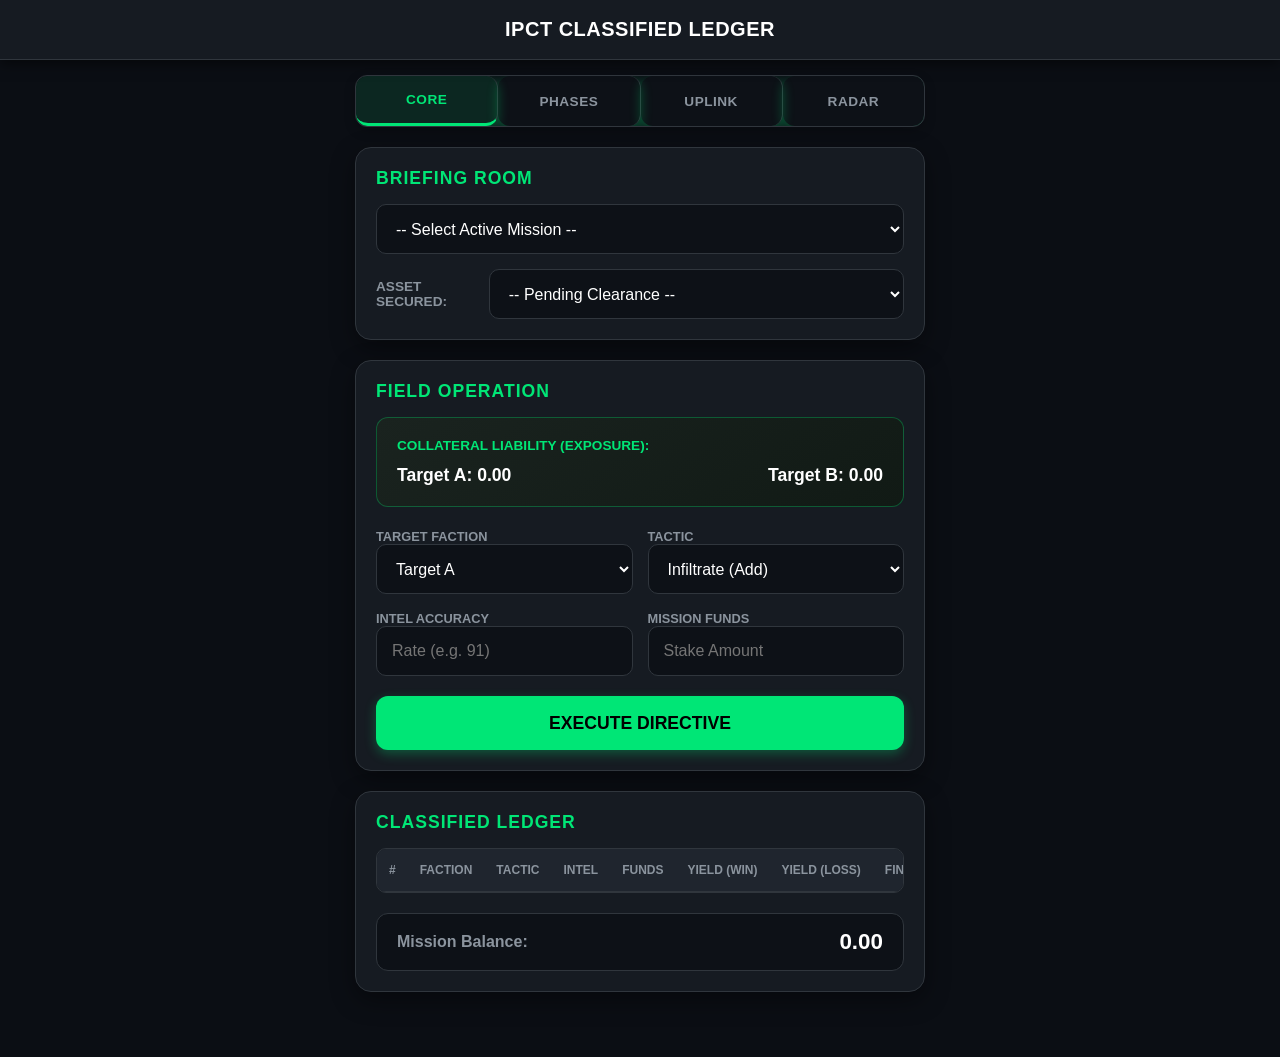
==== index.html @ d30476d6 "Rename MI6 to IPCT and update UI elements" ====
<!DOCTYPE html>
<html lang="en">
<head>
  <meta charset="UTF-8">
  <meta name="viewport" content="width=device-width, initial-scale=1.0, maximum-scale=1.0, user-scalable=no">
  <meta name="theme-color" content="#0b0e14">
  <link rel="apple-touch-icon" href="icon.png">
  <title>IPCT Intelligence Tracker</title>
  <link rel="stylesheet" href="style.css">
  <link rel="manifest" href="manifest.json">
</head>
<body>
  <div class="app-container">
    <header>
      <h1>IPCT Classified Ledger</h1>
    </header>

    <div class="tab-container">
      <button id="btn-main" class="tab-btn active" onclick="switchTab('main')">Core</button>
      <button id="btn-fancy" class="tab-btn" onclick="switchTab('fancy')">Phases</button>
      <button id="btn-uplink" class="tab-btn" onclick="switchTab('uplink')">Uplink</button>
      <button id="btn-browser" class="tab-btn" onclick="switchTab('browser')">Radar</button>
    </div>

    <div id="mainTab" class="tab-content active">
      <section class="card">
        <h3>Briefing Room</h3>
        <div class="input-group">
          <select id="matchSelect" onchange="loadSelectedMatch()"></select>
        </div>
        <div class="input-group mt-2">
          <label for="finalWinner" style="color: var(--text-muted); font-size: 0.85rem; font-weight: bold; margin-right: 10px; text-transform: uppercase;">Asset Secured:</label>
          <select id="finalWinner" onchange="calculateTable()"></select>
        </div>
      </section>

      <section class="card">
        <h3>Field Operation</h3>
        <div class="live-preview" id="livePreviewBox">
          <p><strong>Collateral Liability (Exposure):</strong></p>
          <div style="display: flex; justify-content: space-between; font-weight: bold; font-size: 1.1rem; margin-top: 5px;">
            <span id="previewTeam1">Target A: 0.00</span>
            <span id="previewTeam2">Target B: 0.00</span>
          </div>
        </div>
        <div class="input-grid">
          <div class="field">
            <label>Target Faction</label>
            <select id="entryTeam"></select>
          </div>
          <div class="field">
            <label>Tactic</label>
            <select id="entryAction" onchange="updateLivePreview()">
              <option value="Play">Infiltrate (Add)</option>
              <option value="Eat">Sabotage (Divert)</option>
            </select>
          </div>
          <div class="field">
            <label>Intel Accuracy</label>
            <input type="number" id="entryRate" placeholder="Rate (e.g. 91)" onkeyup="updateLivePreview()">
          </div>
          <div class="field">
            <label>Mission Funds</label>
            <input type="number" id="entryStake" placeholder="Stake Amount" onkeyup="updateLivePreview()">
          </div>
        </div>
        <button id="addBetBtn" onclick="addBet()">Execute Directive</button>
      </section>

      <section class="card">
        <h3>Classified Ledger</h3>
        <div class="table-wrapper">
          <table id="betTable">
            <thead>
              <tr>
                <th>#</th><th>Faction</th><th>Tactic</th><th>Intel</th>
                <th>Funds</th><th>Yield (Win)</th><th>Yield (Loss)</th>
                <th>Final Result</th><th>Clearance</th>
              </tr>
            </thead>
            <tbody id="betTableBody"></tbody>
          </table>
        </div>
        <div class="totals-bar">
          <strong>Mission Balance:</strong>
          <span id="totalNetProfit" class="neutral">0.00</span>
        </div>
      </section>
    </div>

    <div id="fancyTab" class="tab-content">
      <section class="card">
        <h3>Deploy Sub-Mission (Fancy)</h3>
        <div class="input-grid">
          <div class="field">
            <label>Phase Frame</label>
            <select id="fancyPhase">
              <option value="6 Overs">6 Overs</option>
              <option value="10 Overs">10 Overs</option>
              <option value="15 Overs">15 Overs</option>
              <option value="20 Overs">20 Overs</option>
              <option value="Custom">Custom Target</option>
            </select>
          </div>
          <div class="field">
            <label>Stance</label>
            <select id="fancyAction">
              <option value="No">Deny (No)</option>
              <option value="Yes">Confirm (Yes)</option>
            </select>
          </div>
          <div class="field">
            <label>Threshold (Line)</label>
            <input type="number" id="fancyLine" placeholder="e.g. 71">
          </div>
          <div class="field">
            <label>Funds (Stake)</label>
            <input type="number" id="fancyStake" placeholder="Amount">
          </div>
        </div>
        <button onclick="addFancyBet()">Deploy Phase Tactic</button>
      </section>

      <section class="card" style="border-color: var(--warning);">
        <h3 style="color: var(--warning);">Resolve Phase</h3>
        <div class="input-grid">
          <div class="field">
            <label>Select Pending Phase</label>
            <select id="resolvePhase">
              <option value="6 Overs">6 Overs</option>
              <option value="10 Overs">10 Overs</option>
              <option value="15 Overs">15 Overs</option>
              <option value="20 Overs">20 Overs</option>
              <option value="Custom">Custom Target</option>
            </select>
          </div>
          <div class="field">
            <label>Actual Runs Scored</label>
            <input type="number" id="resolveScore" placeholder="Final Runs">
          </div>
        </div>
        <button class="btn-warning" onclick="resolvePhase()" style="background-color: var(--warning); color: #000;">Lock Resolution</button>
      </section>

      <section class="card">
        <h3>Phase Ledger</h3>
        <div class="table-wrapper">
          <table id="fancyTable">
            <thead>
              <tr>
                <th>Phase</th><th>Stance</th><th>Line</th>
                <th>Funds</th><th>Status</th><th>Net Result</th><th>Action</th>
              </tr>
            </thead>
            <tbody id="fancyTableBody"></tbody>
          </table>
        </div>
        <div class="totals-bar">
          <strong>Phase Balance:</strong>
          <span id="fancyNetProfit" class="neutral">0.00</span>
        </div>
      </section>
    </div>

    <div id="uplinkTab" class="tab-content">
      <section class="card">
        <h3>Live Field Telemetry</h3>
        <div id="liveScoreBox" class="data-panel">> AWAITING UPLINK INITIATION...</div>
      </section>

      <section class="card ai-panel">
        <h3>IPCT Quantum Oracle (AI)</h3>
        <div id="aiPredictionBox" class="data-panel">> ORACLE ENGINE STANDBY...</div>
        <button class="btn-ai mt-2" onclick="establishUplink()">Engage Secure Uplink</button>
      </section>
    </div>

    <div id="browserTab" class="tab-content">
        <div style="position: fixed; top: 60px; left: 0; width: 100%; height: calc(100% - 60px); background: #000; z-index: 2000; display:flex; flex-direction:column;">
            <div style="background: #111; padding: 10px; display:flex; gap:8px; border-bottom:1px solid #333;">
                <input type="text" id="radarUrlInput" value="https://crex.live/" style="flex:1; background:#000; border:1px solid #444; color:#00e676; padding:10px; border-radius:4px; font-size:14px;">
                <button onclick="document.getElementById('radarFrame').src = document.getElementById('radarUrlInput').value" style="background:#00e676; color:#000; border:none; padding:10px 18px; font-weight:bold; border-radius:4px;">LOAD</button>
            </div>
            <iframe id="radarFrame" src="https://crex.live/" style="flex:1; width:100%; border:none; background:#fff;"></iframe>
        </div>
    </div>

  </div>
  
  <script src="app.js"></script>
</body>
</html>
---- style.css ----
:root {
    --app-bg: #0b0e14;         
    --card-bg: #161b22;        
    --primary: #00e676;        
    --primary-dark: #00c853;
    --text-main: #ffffff;
    --text-muted: #8b949e;
    --danger: #ff4444;         
    --warning: #ffbb33;        
    --info: #33b5e5;           
    --border: #30363d;
    --input-bg: #0d1117;
    --mi6-purple: #9c27b0;
}

/* Reset & Base */
* { 
    box-sizing: border-box; 
    margin: 0; 
    padding: 0; 
    font-family: -apple-system, BlinkMacSystemFont, "SF Pro Display", "Segoe UI", Roboto, sans-serif; 
    -webkit-tap-highlight-color: transparent; 
}
body { 
    background-color: var(--app-bg); 
    color: var(--text-main); 
    font-size: 15px; 
    padding-top: 60px; 
    padding-bottom: 30px; 
}

/* Header */
header { 
    position: fixed; 
    top: 0; left: 0; width: 100%; 
    background-color: var(--card-bg); 
    height: 60px; 
    display: flex; align-items: center; justify-content: center; 
    z-index: 1000; 
    box-shadow: 0 4px 12px rgba(0,0,0,0.5); 
    border-bottom: 1px solid var(--border); 
}
header h1 { 
    font-size: 1.25rem; 
    color: var(--text-main); 
    font-weight: 700; 
    letter-spacing: 0.5px; 
    text-transform: uppercase; 
}

.app-container { max-width: 600px; margin: 0 auto; padding: 15px; }

/* Tabs */
.tab-container { 
    display: flex; margin-bottom: 20px; 
    background: var(--input-bg); 
    border-radius: 12px; overflow: hidden; 
    border: 1px solid var(--border); 
    box-shadow: 0 4px 12px rgba(0,0,0,0.2); 
}
.tab-btn { 
    flex: 1; background: transparent; 
    color: var(--text-muted); 
    height: 50px; font-size: 0.85rem; 
    border-right: 1px solid var(--border); 
    text-transform: uppercase; letter-spacing: 0.5px; 
    cursor: pointer;
}
.tab-btn:last-child { border-right: none; }
.tab-btn.active { 
    background: rgba(0, 230, 118, 0.1); 
    color: var(--primary); 
    border-bottom: 3px solid var(--primary); 
    font-weight: 800; 
}
.tab-content { display: none; animation: fadeIn 0.3s ease-in-out; }
.tab-content.active { display: block; }
@keyframes fadeIn { from { opacity: 0; transform: translateY(5px); } to { opacity: 1; transform: translateY(0); } }

/* Cards */
.card { 
    background-color: var(--card-bg); 
    border-radius: 16px; padding: 20px; margin-bottom: 20px; 
    box-shadow: 0 8px 24px rgba(0,0,0,0.4); 
    border: 1px solid var(--border); 
}
.card h3 { 
    margin-bottom: 15px; font-size: 1.1rem; 
    color: var(--primary); text-transform: uppercase; 
    letter-spacing: 1px; font-weight: 700; 
}

/* Inputs */
.input-group { display: flex; gap: 10px; align-items: center; }
.mt-2 { margin-top: 15px; }
input, select { 
    width: 100%; padding: 0 15px; height: 50px; 
    border-radius: 10px; border: 1px solid var(--border); 
    background: var(--input-bg); color: var(--text-main); 
    font-size: 1rem; font-weight: 500; 
}
input:focus, select:focus { 
    outline: none; border-color: var(--primary); 
    box-shadow: 0 0 0 2px rgba(0, 230, 118, 0.2); 
}
.input-grid { display: grid; grid-template-columns: 1fr 1fr; gap: 15px; margin-bottom: 20px; }
.field label { font-size: 0.8rem; color: var(--text-muted); margin-bottom: 8px; font-weight: 600; text-transform: uppercase; }

/* Live Preview */
.live-preview { 
    background: linear-gradient(145deg, #1a231f 0%, #111a15 100%); 
    padding: 20px; border-radius: 12px; 
    border: 1px solid rgba(0, 230, 118, 0.3); 
    margin-bottom: 20px; position: relative; 
}
.live-preview p { font-size: 0.85rem; color: var(--primary); margin-bottom: 12px; text-transform: uppercase; font-weight: 700; }

/* Buttons */
button { 
    width: 100%; height: 54px; background-color: var(--primary); color: #000; 
    border: none; border-radius: 12px; font-weight: 800; font-size: 1.1rem; 
    text-transform: uppercase; cursor: pointer; 
    transition: transform 0.1s ease, background-color 0.2s ease; 
    box-shadow: 0 4px 12px rgba(0, 230, 118, 0.3); 
}
button:active { transform: scale(0.96); background-color: var(--primary-dark); }
.btn-danger { background-color: var(--danger); color: white; }
.btn-success { background-color: var(--info); color: white; }
.btn-ai { background-color: var(--mi6-purple); color: white; }

/* Tables */
.table-wrapper { overflow-x: auto; border-radius: 10px; border: 1px solid var(--border); background: var(--input-bg); }
table { width: 100%; border-collapse: collapse; min-width: 700px; }
th, td { padding: 14px 12px; text-align: left; border-bottom: 1px solid var(--border); font-size: 0.95rem; white-space: nowrap; }
th { background-color: #1f252e; color: var(--text-muted); text-transform: uppercase; font-size: 0.75rem; font-weight: 700; }

/* Totals */
.totals-bar { 
    margin-top: 20px; display: flex; justify-content: space-between; align-items: center; 
    background: var(--input-bg); padding: 15px 20px; border-radius: 12px; 
    border: 1px solid var(--border); font-weight: 700; 
}
.totals-bar strong { font-size: 1rem; color: var(--text-muted); }
.totals-bar span { font-size: 1.4rem; }
.positive { color: var(--primary); font-weight: 800; }
.negative { color: var(--danger); font-weight: 800; }
.neutral { color: var(--text-main); }

/* Panels */
.data-panel { 
    background: rgba(0,0,0,0.5); border: 1px solid var(--border); 
    border-radius: 10px; padding: 15px; margin-bottom: 15px; 
    font-family: monospace; font-size: 0.95rem; color: var(--info); 
}
.ai-panel { border-color: var(--mi6-purple); }

/* Ball Rendering */
.ball-history { 
    display: flex; gap: 6px; margin-top: 15px; margin-bottom: 15px; 
    overflow-x: auto; padding-bottom: 5px; 
}
.ball-marker {
    min-width: 30px; height: 30px; border-radius: 50%;
    display: flex; align-items: center; justify-content: center;
    font-weight: bold; font-size: 0.85rem;
    background: #222; color: #ffffff;
    border: 1px solid #444;
    box-shadow: inset 0 0 5px rgba(0,0,0,0.5);
}
.ball-dot { background: #555; color: #ccc; border-color: #666; }
.ball-four { background: var(--primary); color: #000; border-color: var(--primary-dark); }
.ball-six { background: var(--primary-dark); color: #000; border-color: #000; }
.ball-wicket { background: var(--danger); color: #fff; border-color: #cc0000; }
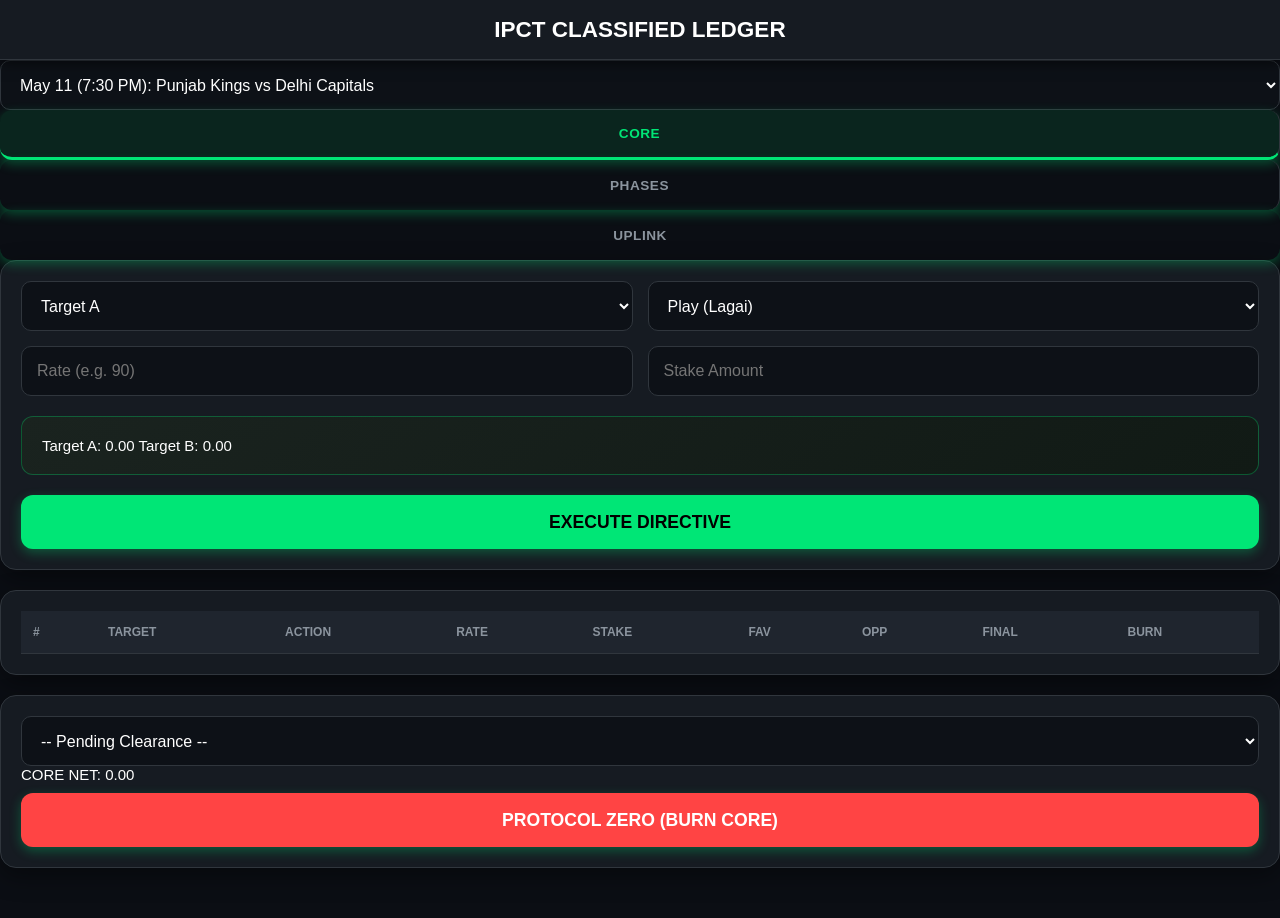
==== commit 25758111: "Refactor index.html for improved structure and clarity" ====
--- a/index.html
+++ b/index.html
@@ -1,192 +1,142 @@
 <!DOCTYPE html>
 <html lang="en">
 <head>
-  <meta charset="UTF-8">
-  <meta name="viewport" content="width=device-width, initial-scale=1.0, maximum-scale=1.0, user-scalable=no">
-  <meta name="theme-color" content="#0b0e14">
-  <link rel="apple-touch-icon" href="icon.png">
-  <title>IPCT Intelligence Tracker</title>
-  <link rel="stylesheet" href="style.css">
-  <link rel="manifest" href="manifest.json">
+    <meta charset="UTF-8">
+    <meta name="viewport" content="width=device-width, initial-scale=1.0, maximum-scale=1.0, user-scalable=no">
+    <title>IPCT Classified Ledger</title>
+    <link rel="stylesheet" href="style.css">
 </head>
 <body>
-  <div class="app-container">
+
     <header>
-      <h1>IPCT Classified Ledger</h1>
+        <h2>IPCT CLASSIFIED LEDGER</h2>
     </header>
 
-    <div class="tab-container">
-      <button id="btn-main" class="tab-btn active" onclick="switchTab('main')">Core</button>
-      <button id="btn-fancy" class="tab-btn" onclick="switchTab('fancy')">Phases</button>
-      <button id="btn-uplink" class="tab-btn" onclick="switchTab('uplink')">Uplink</button>
-      <button id="btn-browser" class="tab-btn" onclick="switchTab('browser')">Radar</button>
+    <div class="mission-briefing">
+        <select id="matchSelect" onchange="loadSelectedMatch()"></select>
     </div>
 
-    <div id="mainTab" class="tab-content active">
-      <section class="card">
-        <h3>Briefing Room</h3>
-        <div class="input-group">
-          <select id="matchSelect" onchange="loadSelectedMatch()"></select>
-        </div>
-        <div class="input-group mt-2">
-          <label for="finalWinner" style="color: var(--text-muted); font-size: 0.85rem; font-weight: bold; margin-right: 10px; text-transform: uppercase;">Asset Secured:</label>
-          <select id="finalWinner" onchange="calculateTable()"></select>
-        </div>
-      </section>
-
-      <section class="card">
-        <h3>Field Operation</h3>
-        <div class="live-preview" id="livePreviewBox">
-          <p><strong>Collateral Liability (Exposure):</strong></p>
-          <div style="display: flex; justify-content: space-between; font-weight: bold; font-size: 1.1rem; margin-top: 5px;">
-            <span id="previewTeam1">Target A: 0.00</span>
-            <span id="previewTeam2">Target B: 0.00</span>
-          </div>
-        </div>
-        <div class="input-grid">
-          <div class="field">
-            <label>Target Faction</label>
-            <select id="entryTeam"></select>
-          </div>
-          <div class="field">
-            <label>Tactic</label>
-            <select id="entryAction" onchange="updateLivePreview()">
-              <option value="Play">Infiltrate (Add)</option>
-              <option value="Eat">Sabotage (Divert)</option>
-            </select>
-          </div>
-          <div class="field">
-            <label>Intel Accuracy</label>
-            <input type="number" id="entryRate" placeholder="Rate (e.g. 91)" onkeyup="updateLivePreview()">
-          </div>
-          <div class="field">
-            <label>Mission Funds</label>
-            <input type="number" id="entryStake" placeholder="Stake Amount" onkeyup="updateLivePreview()">
-          </div>
-        </div>
-        <button id="addBetBtn" onclick="addBet()">Execute Directive</button>
-      </section>
-
-      <section class="card">
-        <h3>Classified Ledger</h3>
-        <div class="table-wrapper">
-          <table id="betTable">
-            <thead>
-              <tr>
-                <th>#</th><th>Faction</th><th>Tactic</th><th>Intel</th>
-                <th>Funds</th><th>Yield (Win)</th><th>Yield (Loss)</th>
-                <th>Final Result</th><th>Clearance</th>
-              </tr>
-            </thead>
-            <tbody id="betTableBody"></tbody>
-          </table>
-        </div>
-        <div class="totals-bar">
-          <strong>Mission Balance:</strong>
-          <span id="totalNetProfit" class="neutral">0.00</span>
-        </div>
-      </section>
+    <div class="tabs">
+        <button id="btn-core" class="tab-btn active" onclick="switchTab('core')">CORE</button>
+        <button id="btn-phases" class="tab-btn" onclick="switchTab('phases')">PHASES</button>
+        <button id="btn-uplink" class="tab-btn" onclick="switchTab('uplink')">UPLINK</button>
     </div>
 
-    <div id="fancyTab" class="tab-content">
-      <section class="card">
-        <h3>Deploy Sub-Mission (Fancy)</h3>
-        <div class="input-grid">
-          <div class="field">
-            <label>Phase Frame</label>
-            <select id="fancyPhase">
-              <option value="6 Overs">6 Overs</option>
-              <option value="10 Overs">10 Overs</option>
-              <option value="15 Overs">15 Overs</option>
-              <option value="20 Overs">20 Overs</option>
-              <option value="Custom">Custom Target</option>
-            </select>
-          </div>
-          <div class="field">
-            <label>Stance</label>
-            <select id="fancyAction">
-              <option value="No">Deny (No)</option>
-              <option value="Yes">Confirm (Yes)</option>
-            </select>
-          </div>
-          <div class="field">
-            <label>Threshold (Line)</label>
-            <input type="number" id="fancyLine" placeholder="e.g. 71">
-          </div>
-          <div class="field">
-            <label>Funds (Stake)</label>
-            <input type="number" id="fancyStake" placeholder="Amount">
-          </div>
+    <div id="coreTab" class="tab-content active">
+        <div class="card">
+            <div class="input-grid">
+                <select id="entryTeam"></select>
+                <select id="entryAction">
+                    <option value="Play">Play (Lagai)</option>
+                    <option value="Eat">Eat (Khai)</option>
+                </select>
+                <input type="number" id="entryRate" placeholder="Rate (e.g. 90)">
+                <input type="number" id="entryStake" placeholder="Stake Amount">
+            </div>
+            
+            <div class="live-preview">
+                <span id="previewTeam1" class="neutral">Team A: 0.00</span>
+                <span id="previewTeam2" class="neutral">Team B: 0.00</span>
+            </div>
+            
+            <button id="addBetBtn" class="btn-primary" onclick="addBet()">Execute Directive</button>
         </div>
-        <button onclick="addFancyBet()">Deploy Phase Tactic</button>
-      </section>
 
-      <section class="card" style="border-color: var(--warning);">
-        <h3 style="color: var(--warning);">Resolve Phase</h3>
-        <div class="input-grid">
-          <div class="field">
-            <label>Select Pending Phase</label>
-            <select id="resolvePhase">
-              <option value="6 Overs">6 Overs</option>
-              <option value="10 Overs">10 Overs</option>
-              <option value="15 Overs">15 Overs</option>
-              <option value="20 Overs">20 Overs</option>
-              <option value="Custom">Custom Target</option>
-            </select>
-          </div>
-          <div class="field">
-            <label>Actual Runs Scored</label>
-            <input type="number" id="resolveScore" placeholder="Final Runs">
-          </div>
+        <div class="card table-container">
+            <table>
+                <thead>
+                    <tr>
+                        <th>#</th>
+                        <th>Target</th>
+                        <th>Action</th>
+                        <th>Rate</th>
+                        <th>Stake</th>
+                        <th>Fav</th>
+                        <th>Opp</th>
+                        <th>Final</th>
+                        <th>Burn</th>
+                    </tr>
+                </thead>
+                <tbody id="betTableBody"></tbody>
+            </table>
         </div>
-        <button class="btn-warning" onclick="resolvePhase()" style="background-color: var(--warning); color: #000;">Lock Resolution</button>
-      </section>
 
-      <section class="card">
-        <h3>Phase Ledger</h3>
-        <div class="table-wrapper">
-          <table id="fancyTable">
-            <thead>
-              <tr>
-                <th>Phase</th><th>Stance</th><th>Line</th>
-                <th>Funds</th><th>Status</th><th>Net Result</th><th>Action</th>
-              </tr>
-            </thead>
-            <tbody id="fancyTableBody"></tbody>
-          </table>
+        <div class="card resolution-box">
+            <select id="finalWinner" onchange="calculateTable()"></select>
+            <div class="net-profit-box">
+                CORE NET: <span id="totalNetProfit" class="neutral">0.00</span>
+            </div>
+            <button class="btn-danger" style="margin-top: 10px; width: 100%;" onclick="clearBets()">Protocol Zero (Burn Core)</button>
         </div>
-        <div class="totals-bar">
-          <strong>Phase Balance:</strong>
-          <span id="fancyNetProfit" class="neutral">0.00</span>
+    </div>
+
+    <div id="phasesTab" class="tab-content">
+        <div class="card">
+            <div class="input-grid">
+                <input type="text" id="fancyPhase" placeholder="Phase (e.g. 6 Ov RCB)">
+                <select id="fancyAction">
+                    <option value="Yes">Yes (Y)</option>
+                    <option value="No">No (N)</option>
+                </select>
+                <input type="number" id="fancyLine" placeholder="Line (e.g. 52)">
+                <input type="number" id="fancyStake" placeholder="Stake">
+            </div>
+            <button class="btn-primary" onclick="addFancyBet()">Deploy Phase Tactic</button>
         </div>
-      </section>
+
+        <div class="card">
+            <div style="display: flex; gap: 10px; margin-bottom: 10px;">
+                <input type="text" id="resolvePhase" placeholder="Target Phase" style="flex: 2;">
+                <input type="number" id="resolveScore" placeholder="Actual" style="flex: 1;">
+            </div>
+            <button class="btn-warning" onclick="resolvePhase()">Resolve Target Phase</button>
+        </div>
+
+        <div class="card table-container">
+            <table>
+                <thead>
+                    <tr>
+                        <th>Phase</th>
+                        <th>Act</th>
+                        <th>Line</th>
+                        <th>Stake</th>
+                        <th>Status</th>
+                        <th>P&L</th>
+                        <th>Burn</th>
+                    </tr>
+                </thead>
+                <tbody id="fancyTableBody"></tbody>
+            </table>
+        </div>
+
+        <div class="card resolution-box">
+            <div class="net-profit-box">
+                PHASE NET: <span id="fancyNetProfit" class="neutral">0.00</span>
+            </div>
+            <button class="btn-danger" style="margin-top: 10px; width: 100%;" onclick="clearFancyBets()">Burn All Phases</button>
+        </div>
     </div>
 
     <div id="uplinkTab" class="tab-content">
-      <section class="card">
-        <h3>Live Field Telemetry</h3>
-        <div id="liveScoreBox" class="data-panel">> AWAITING UPLINK INITIATION...</div>
-      </section>
+        
+        <div class="uplink-card" style="border-color: #00ffcc;">
+            <div class="uplink-title" style="color: #00ffcc;">LIVE FIELD TELEMETRY</div>
+            <div id="liveScoreBox">
+                > AWAITING UPLINK INITIATION...
+            </div>
+        </div>
 
-      <section class="card ai-panel">
-        <h3>IPCT Quantum Oracle (AI)</h3>
-        <div id="aiPredictionBox" class="data-panel">> ORACLE ENGINE STANDBY...</div>
-        <button class="btn-ai mt-2" onclick="establishUplink()">Engage Secure Uplink</button>
-      </section>
+        <div class="uplink-card" style="border-color: #8a2be2;">
+            <div class="uplink-title" style="color: #cda2ff;">IPCT QUANTUM ORACLE (AI)</div>
+            <div id="aiPredictionBox" style="margin-bottom: 20px;">
+                > ORACLE ENGINE STANDBY...
+            </div>
+            
+            <button class="btn-purple" onclick="establishUplink()">ENGAGE SECURE UPLINK</button>
+        </div>
+
     </div>
 
-    <div id="browserTab" class="tab-content">
-        <div style="position: fixed; top: 60px; left: 0; width: 100%; height: calc(100% - 60px); background: #000; z-index: 2000; display:flex; flex-direction:column;">
-            <div style="background: #111; padding: 10px; display:flex; gap:8px; border-bottom:1px solid #333;">
-                <input type="text" id="radarUrlInput" value="https://crex.live/" style="flex:1; background:#000; border:1px solid #444; color:#00e676; padding:10px; border-radius:4px; font-size:14px;">
-                <button onclick="document.getElementById('radarFrame').src = document.getElementById('radarUrlInput').value" style="background:#00e676; color:#000; border:none; padding:10px 18px; font-weight:bold; border-radius:4px;">LOAD</button>
-            </div>
-            <iframe id="radarFrame" src="https://crex.live/" style="flex:1; width:100%; border:none; background:#fff;"></iframe>
-        </div>
-    </div>
-
-  </div>
-  
-  <script src="app.js"></script>
+    <script src="app.js"></script>
 </body>
 </html>
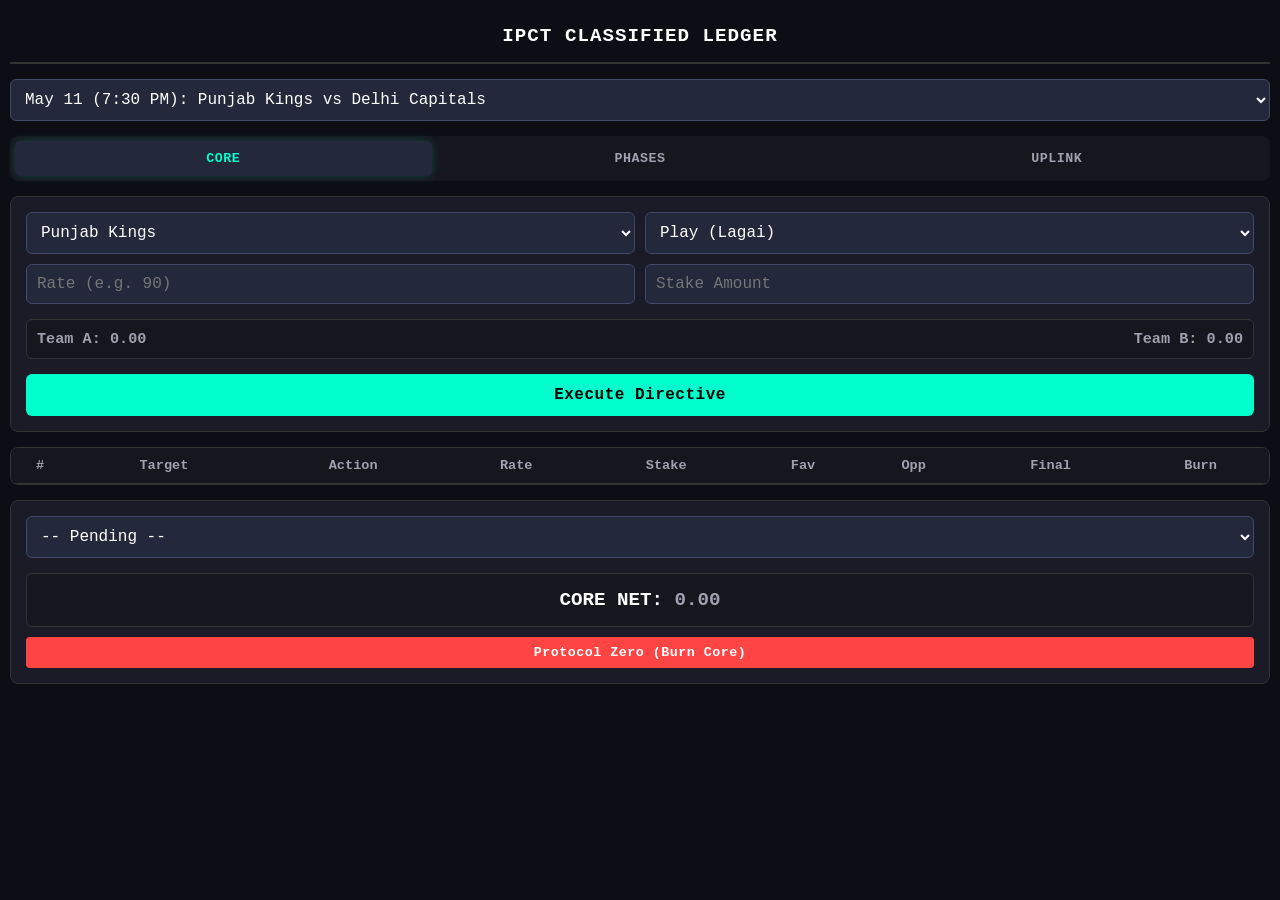
==== commit 364528dc: "Refactor HTML structure and improve formatting" ====
--- a/index.html
+++ b/index.html
@@ -1,142 +1,457 @@
 <!DOCTYPE html>
 <html lang="en">
 <head>
+
     <meta charset="UTF-8">
-    <meta name="viewport" content="width=device-width, initial-scale=1.0, maximum-scale=1.0, user-scalable=no">
+
+    <meta
+        name="viewport"
+        content="width=device-width, initial-scale=1.0, maximum-scale=1.0, user-scalable=no"
+    >
+
     <title>IPCT Classified Ledger</title>
+
     <link rel="stylesheet" href="style.css">
+
+    <!-- PWA -->
+
+    <link rel="manifest" href="manifest.json">
+
+    <meta
+        name="theme-color"
+        content="#00ffcc"
+    >
+
 </head>
+
 <body>
 
     <header>
         <h2>IPCT CLASSIFIED LEDGER</h2>
     </header>
 
+    <!-- MATCH SELECT -->
+
     <div class="mission-briefing">
-        <select id="matchSelect" onchange="loadSelectedMatch()"></select>
+
+        <select
+            id="matchSelect"
+            onchange="loadSelectedMatch()"
+        ></select>
+
     </div>
 
+    <!-- TABS -->
+
     <div class="tabs">
-        <button id="btn-core" class="tab-btn active" onclick="switchTab('core')">CORE</button>
-        <button id="btn-phases" class="tab-btn" onclick="switchTab('phases')">PHASES</button>
-        <button id="btn-uplink" class="tab-btn" onclick="switchTab('uplink')">UPLINK</button>
+
+        <button
+            id="btn-core"
+            class="tab-btn active"
+            onclick="switchTab('core')"
+        >
+            CORE
+        </button>
+
+        <button
+            id="btn-phases"
+            class="tab-btn"
+            onclick="switchTab('phases')"
+        >
+            PHASES
+        </button>
+
+        <button
+            id="btn-uplink"
+            class="tab-btn"
+            onclick="switchTab('uplink')"
+        >
+            UPLINK
+        </button>
+
     </div>
 
-    <div id="coreTab" class="tab-content active">
+    <!-- ===================================== -->
+    <!-- CORE TAB -->
+    <!-- ===================================== -->
+
+    <div
+        id="coreTab"
+        class="tab-content active"
+    >
+
+        <!-- ENTRY CARD -->
+
         <div class="card">
+
             <div class="input-grid">
+
                 <select id="entryTeam"></select>
+
                 <select id="entryAction">
-                    <option value="Play">Play (Lagai)</option>
-                    <option value="Eat">Eat (Khai)</option>
+
+                    <option value="Play">
+                        Play (Lagai)
+                    </option>
+
+                    <option value="Eat">
+                        Eat (Khai)
+                    </option>
+
                 </select>
-                <input type="number" id="entryRate" placeholder="Rate (e.g. 90)">
-                <input type="number" id="entryStake" placeholder="Stake Amount">
-            </div>
-            
+
+                <input
+                    type="number"
+                    id="entryRate"
+                    placeholder="Rate (e.g. 90)"
+                >
+
+                <input
+                    type="number"
+                    id="entryStake"
+                    placeholder="Stake Amount"
+                >
+
+            </div>
+
+            <!-- LIVE PREVIEW -->
+
             <div class="live-preview">
-                <span id="previewTeam1" class="neutral">Team A: 0.00</span>
-                <span id="previewTeam2" class="neutral">Team B: 0.00</span>
-            </div>
-            
-            <button id="addBetBtn" class="btn-primary" onclick="addBet()">Execute Directive</button>
-        </div>
+
+                <span
+                    id="previewTeam1"
+                    class="neutral"
+                >
+                    Team A: 0.00
+                </span>
+
+                <span
+                    id="previewTeam2"
+                    class="neutral"
+                >
+                    Team B: 0.00
+                </span>
+
+            </div>
+
+            <button
+                id="addBetBtn"
+                class="btn-primary"
+                onclick="addBet()"
+            >
+                Execute Directive
+            </button>
+
+        </div>
+
+        <!-- BET TABLE -->
 
         <div class="card table-container">
+
             <table>
+
                 <thead>
+
                     <tr>
+
                         <th>#</th>
+
                         <th>Target</th>
+
                         <th>Action</th>
+
                         <th>Rate</th>
+
                         <th>Stake</th>
+
                         <th>Fav</th>
+
                         <th>Opp</th>
+
                         <th>Final</th>
+
                         <th>Burn</th>
+
                     </tr>
+
                 </thead>
+
                 <tbody id="betTableBody"></tbody>
+
             </table>
-        </div>
+
+        </div>
+
+        <!-- NET RESULT -->
 
         <div class="card resolution-box">
-            <select id="finalWinner" onchange="calculateTable()"></select>
+
+            <select
+                id="finalWinner"
+                onchange="calculateTable()"
+            ></select>
+
             <div class="net-profit-box">
-                CORE NET: <span id="totalNetProfit" class="neutral">0.00</span>
-            </div>
-            <button class="btn-danger" style="margin-top: 10px; width: 100%;" onclick="clearBets()">Protocol Zero (Burn Core)</button>
-        </div>
+
+                CORE NET:
+                <span
+                    id="totalNetProfit"
+                    class="neutral"
+                >
+                    0.00
+                </span>
+
+            </div>
+
+            <button
+                class="btn-danger"
+                style="margin-top:10px;width:100%;"
+                onclick="clearBets()"
+            >
+                Protocol Zero (Burn Core)
+            </button>
+
+        </div>
+
     </div>
 
-    <div id="phasesTab" class="tab-content">
+    <!-- ===================================== -->
+    <!-- PHASE TAB -->
+    <!-- ===================================== -->
+
+    <div
+        id="phasesTab"
+        class="tab-content"
+    >
+
+        <!-- PHASE ENTRY -->
+
         <div class="card">
+
             <div class="input-grid">
-                <input type="text" id="fancyPhase" placeholder="Phase (e.g. 6 Ov RCB)">
+
+                <input
+                    type="text"
+                    id="fancyPhase"
+                    placeholder="Phase (e.g. 6 Ov RCB)"
+                >
+
                 <select id="fancyAction">
-                    <option value="Yes">Yes (Y)</option>
-                    <option value="No">No (N)</option>
+
+                    <option value="Yes">
+                        Yes (Y)
+                    </option>
+
+                    <option value="No">
+                        No (N)
+                    </option>
+
                 </select>
-                <input type="number" id="fancyLine" placeholder="Line (e.g. 52)">
-                <input type="number" id="fancyStake" placeholder="Stake">
-            </div>
-            <button class="btn-primary" onclick="addFancyBet()">Deploy Phase Tactic</button>
-        </div>
+
+                <input
+                    type="number"
+                    id="fancyLine"
+                    placeholder="Line (e.g. 52)"
+                >
+
+                <input
+                    type="number"
+                    id="fancyStake"
+                    placeholder="Stake"
+                >
+
+            </div>
+
+            <button
+                class="btn-primary"
+                onclick="addFancyBet()"
+            >
+                Deploy Phase Tactic
+            </button>
+
+        </div>
+
+        <!-- PHASE RESOLVE -->
 
         <div class="card">
-            <div style="display: flex; gap: 10px; margin-bottom: 10px;">
-                <input type="text" id="resolvePhase" placeholder="Target Phase" style="flex: 2;">
-                <input type="number" id="resolveScore" placeholder="Actual" style="flex: 1;">
-            </div>
-            <button class="btn-warning" onclick="resolvePhase()">Resolve Target Phase</button>
-        </div>
+
+            <div
+                style="
+                    display:flex;
+                    gap:10px;
+                    margin-bottom:10px;
+                "
+            >
+
+                <input
+                    type="text"
+                    id="resolvePhase"
+                    placeholder="Target Phase"
+                    style="flex:2;"
+                >
+
+                <input
+                    type="number"
+                    id="resolveScore"
+                    placeholder="Actual"
+                    style="flex:1;"
+                >
+
+            </div>
+
+            <button
+                class="btn-warning"
+                onclick="resolvePhase()"
+            >
+                Resolve Target Phase
+            </button>
+
+        </div>
+
+        <!-- PHASE TABLE -->
 
         <div class="card table-container">
+
             <table>
+
                 <thead>
+
                     <tr>
+
                         <th>Phase</th>
+
                         <th>Act</th>
+
                         <th>Line</th>
+
                         <th>Stake</th>
+
                         <th>Status</th>
+
                         <th>P&L</th>
+
                         <th>Burn</th>
+
                     </tr>
+
                 </thead>
+
                 <tbody id="fancyTableBody"></tbody>
+
             </table>
-        </div>
+
+        </div>
+
+        <!-- PHASE NET -->
 
         <div class="card resolution-box">
+
             <div class="net-profit-box">
-                PHASE NET: <span id="fancyNetProfit" class="neutral">0.00</span>
-            </div>
-            <button class="btn-danger" style="margin-top: 10px; width: 100%;" onclick="clearFancyBets()">Burn All Phases</button>
-        </div>
+
+                PHASE NET:
+
+                <span
+                    id="fancyNetProfit"
+                    class="neutral"
+                >
+                    0.00
+                </span>
+
+            </div>
+
+            <button
+                class="btn-danger"
+                style="margin-top:10px;width:100%;"
+                onclick="clearFancyBets()"
+            >
+                Burn All Phases
+            </button>
+
+        </div>
+
     </div>
 
-    <div id="uplinkTab" class="tab-content">
-        
-        <div class="uplink-card" style="border-color: #00ffcc;">
-            <div class="uplink-title" style="color: #00ffcc;">LIVE FIELD TELEMETRY</div>
+    <!-- ===================================== -->
+    <!-- UPLINK TAB -->
+    <!-- ===================================== -->
+
+    <div
+        id="uplinkTab"
+        class="tab-content"
+    >
+
+        <!-- LIVE SCORE -->
+
+        <div
+            class="uplink-card"
+            style="border-color:#00ffcc;"
+        >
+
+            <div
+                class="uplink-title"
+                style="color:#00ffcc;"
+            >
+                LIVE FIELD TELEMETRY
+            </div>
+
             <div id="liveScoreBox">
+
                 > AWAITING UPLINK INITIATION...
-            </div>
-        </div>
-
-        <div class="uplink-card" style="border-color: #8a2be2;">
-            <div class="uplink-title" style="color: #cda2ff;">IPCT QUANTUM ORACLE (AI)</div>
-            <div id="aiPredictionBox" style="margin-bottom: 20px;">
+
+            </div>
+
+        </div>
+
+        <!-- AI -->
+
+        <div
+            class="uplink-card"
+            style="border-color:#8a2be2;"
+        >
+
+            <div
+                class="uplink-title"
+                style="color:#cda2ff;"
+            >
+                IPCT QUANTUM ORACLE (AI)
+            </div>
+
+            <div
+                id="aiPredictionBox"
+                style="margin-bottom:20px;"
+            >
+
                 > ORACLE ENGINE STANDBY...
-            </div>
-            
-            <button class="btn-purple" onclick="establishUplink()">ENGAGE SECURE UPLINK</button>
+
+            </div>
+
+            <button
+                class="btn-purple"
+                onclick="establishUplink()"
+            >
+                ENGAGE SECURE UPLINK
+            </button>
+
         </div>
 
     </div>
 
+    <!-- APP -->
+
     <script src="app.js"></script>
+
+    <!-- PWA -->
+
+    <script>
+
+        if ('serviceWorker' in navigator) {
+
+            navigator.serviceWorker.register(
+                'service-worker.js'
+            );
+        }
+
+    </script>
+
 </body>
 </html>
--- a/style.css
+++ b/style.css
@@ -1,173 +1,245 @@
 :root {
-    --app-bg: #0b0e14;         
-    --card-bg: #161b22;        
-    --primary: #00e676;        
-    --primary-dark: #00c853;
+    --bg-color: #0d0e15;
+    --card-bg: #1a1b26;
+    --primary: #00ffcc;
+    --danger: #ff4444;
+    --warning: #ffbb33;
+    --purple: #8a2be2;
     --text-main: #ffffff;
-    --text-muted: #8b949e;
-    --danger: #ff4444;         
-    --warning: #ffbb33;        
-    --info: #33b5e5;           
-    --border: #30363d;
-    --input-bg: #0d1117;
-    --mi6-purple: #9c27b0;
-}
-
-/* Reset & Base */
-* { 
-    box-sizing: border-box; 
-    margin: 0; 
-    padding: 0; 
-    font-family: -apple-system, BlinkMacSystemFont, "SF Pro Display", "Segoe UI", Roboto, sans-serif; 
-    -webkit-tap-highlight-color: transparent; 
-}
-body { 
-    background-color: var(--app-bg); 
-    color: var(--text-main); 
-    font-size: 15px; 
-    padding-top: 60px; 
-    padding-bottom: 30px; 
-}
-
-/* Header */
-header { 
-    position: fixed; 
-    top: 0; left: 0; width: 100%; 
-    background-color: var(--card-bg); 
-    height: 60px; 
-    display: flex; align-items: center; justify-content: center; 
-    z-index: 1000; 
-    box-shadow: 0 4px 12px rgba(0,0,0,0.5); 
-    border-bottom: 1px solid var(--border); 
-}
-header h1 { 
-    font-size: 1.25rem; 
-    color: var(--text-main); 
-    font-weight: 700; 
-    letter-spacing: 0.5px; 
-    text-transform: uppercase; 
-}
-
-.app-container { max-width: 600px; margin: 0 auto; padding: 15px; }
+    --text-muted: #a0a0b0;
+}
+
+* {
+    box-sizing: border-box;
+    margin: 0;
+    padding: 0;
+    font-family: 'Courier New', Courier, monospace;
+}
+
+body {
+    background-color: var(--bg-color);
+    color: var(--text-main);
+    padding: 10px;
+    font-size: 14px;
+}
+
+/* Header & Typography */
+header {
+    text-align: center;
+    padding: 15px 0;
+    border-bottom: 2px solid #333;
+    margin-bottom: 15px;
+}
+
+h2 {
+    font-size: 1.2rem;
+    color: #fff;
+    letter-spacing: 1px;
+}
+
+/* Dropdowns & Inputs */
+select, input {
+    width: 100%;
+    background-color: #24283b;
+    color: #fff;
+    border: 1px solid #414868;
+    padding: 10px;
+    border-radius: 6px;
+    outline: none;
+    font-size: 1rem;
+}
+
+.mission-briefing {
+    margin-bottom: 15px;
+}
 
 /* Tabs */
-.tab-container { 
-    display: flex; margin-bottom: 20px; 
-    background: var(--input-bg); 
-    border-radius: 12px; overflow: hidden; 
-    border: 1px solid var(--border); 
-    box-shadow: 0 4px 12px rgba(0,0,0,0.2); 
-}
-.tab-btn { 
-    flex: 1; background: transparent; 
-    color: var(--text-muted); 
-    height: 50px; font-size: 0.85rem; 
-    border-right: 1px solid var(--border); 
-    text-transform: uppercase; letter-spacing: 0.5px; 
+.tabs {
+    display: flex;
+    justify-content: space-between;
+    margin-bottom: 15px;
+    background: #16161e;
+    border-radius: 8px;
+    padding: 5px;
+}
+
+.tab-btn {
+    flex: 1;
+    background: transparent;
+    color: var(--text-muted);
+    border: none;
+    padding: 10px;
+    font-weight: bold;
+    border-radius: 6px;
+    transition: 0.3s;
+}
+
+.tab-btn.active {
+    background: #24283b;
+    color: var(--primary);
+    box-shadow: 0 0 10px rgba(0, 255, 204, 0.2);
+}
+
+.tab-content {
+    display: none;
+}
+
+.tab-content.active {
+    display: block;
+}
+
+/* Cards & Layout */
+.card {
+    background-color: var(--card-bg);
+    border: 1px solid #333;
+    border-radius: 8px;
+    padding: 15px;
+    margin-bottom: 15px;
+}
+
+.input-grid {
+    display: grid;
+    grid-template-columns: 1fr 1fr;
+    gap: 10px;
+    margin-bottom: 15px;
+}
+
+.live-preview {
+    display: flex;
+    justify-content: space-between;
+    margin-bottom: 15px;
+    font-weight: bold;
+    font-size: 0.95rem;
+    background: #16161e;
+    padding: 10px;
+    border-radius: 6px;
+    border: 1px solid #333;
+}
+
+/* Buttons */
+button {
     cursor: pointer;
-}
-.tab-btn:last-child { border-right: none; }
-.tab-btn.active { 
-    background: rgba(0, 230, 118, 0.1); 
-    color: var(--primary); 
-    border-bottom: 3px solid var(--primary); 
-    font-weight: 800; 
-}
-.tab-content { display: none; animation: fadeIn 0.3s ease-in-out; }
-.tab-content.active { display: block; }
-@keyframes fadeIn { from { opacity: 0; transform: translateY(5px); } to { opacity: 1; transform: translateY(0); } }
-
-/* Cards */
-.card { 
-    background-color: var(--card-bg); 
-    border-radius: 16px; padding: 20px; margin-bottom: 20px; 
-    box-shadow: 0 8px 24px rgba(0,0,0,0.4); 
-    border: 1px solid var(--border); 
-}
-.card h3 { 
-    margin-bottom: 15px; font-size: 1.1rem; 
-    color: var(--primary); text-transform: uppercase; 
-    letter-spacing: 1px; font-weight: 700; 
-}
-
-/* Inputs */
-.input-group { display: flex; gap: 10px; align-items: center; }
-.mt-2 { margin-top: 15px; }
-input, select { 
-    width: 100%; padding: 0 15px; height: 50px; 
-    border-radius: 10px; border: 1px solid var(--border); 
-    background: var(--input-bg); color: var(--text-main); 
-    font-size: 1rem; font-weight: 500; 
-}
-input:focus, select:focus { 
-    outline: none; border-color: var(--primary); 
-    box-shadow: 0 0 0 2px rgba(0, 230, 118, 0.2); 
-}
-.input-grid { display: grid; grid-template-columns: 1fr 1fr; gap: 15px; margin-bottom: 20px; }
-.field label { font-size: 0.8rem; color: var(--text-muted); margin-bottom: 8px; font-weight: 600; text-transform: uppercase; }
-
-/* Live Preview */
-.live-preview { 
-    background: linear-gradient(145deg, #1a231f 0%, #111a15 100%); 
-    padding: 20px; border-radius: 12px; 
-    border: 1px solid rgba(0, 230, 118, 0.3); 
-    margin-bottom: 20px; position: relative; 
-}
-.live-preview p { font-size: 0.85rem; color: var(--primary); margin-bottom: 12px; text-transform: uppercase; font-weight: 700; }
-
-/* Buttons */
-button { 
-    width: 100%; height: 54px; background-color: var(--primary); color: #000; 
-    border: none; border-radius: 12px; font-weight: 800; font-size: 1.1rem; 
-    text-transform: uppercase; cursor: pointer; 
-    transition: transform 0.1s ease, background-color 0.2s ease; 
-    box-shadow: 0 4px 12px rgba(0, 230, 118, 0.3); 
-}
-button:active { transform: scale(0.96); background-color: var(--primary-dark); }
-.btn-danger { background-color: var(--danger); color: white; }
-.btn-success { background-color: var(--info); color: white; }
-.btn-ai { background-color: var(--mi6-purple); color: white; }
+    font-weight: bold;
+    letter-spacing: 0.5px;
+}
+
+.btn-primary {
+    width: 100%;
+    background-color: var(--primary);
+    color: #000;
+    border: none;
+    padding: 12px;
+    border-radius: 6px;
+    font-size: 1rem;
+}
+
+.btn-warning {
+    width: 100%;
+    background-color: var(--warning);
+    color: #000;
+    border: none;
+    padding: 12px;
+    border-radius: 6px;
+}
+
+.btn-danger {
+    background-color: var(--danger);
+    color: #fff;
+    border: none;
+    padding: 8px;
+    border-radius: 4px;
+}
+
+.btn-purple {
+    width: 100%;
+    background-color: var(--purple);
+    color: #fff;
+    border: none;
+    padding: 14px;
+    border-radius: 8px;
+    font-weight: 900;
+    font-size: 1.1rem;
+    text-transform: uppercase;
+    box-shadow: 0 0 15px rgba(138,43,226,0.4);
+}
 
 /* Tables */
-.table-wrapper { overflow-x: auto; border-radius: 10px; border: 1px solid var(--border); background: var(--input-bg); }
-table { width: 100%; border-collapse: collapse; min-width: 700px; }
-th, td { padding: 14px 12px; text-align: left; border-bottom: 1px solid var(--border); font-size: 0.95rem; white-space: nowrap; }
-th { background-color: #1f252e; color: var(--text-muted); text-transform: uppercase; font-size: 0.75rem; font-weight: 700; }
-
-/* Totals */
-.totals-bar { 
-    margin-top: 20px; display: flex; justify-content: space-between; align-items: center; 
-    background: var(--input-bg); padding: 15px 20px; border-radius: 12px; 
-    border: 1px solid var(--border); font-weight: 700; 
-}
-.totals-bar strong { font-size: 1rem; color: var(--text-muted); }
-.totals-bar span { font-size: 1.4rem; }
-.positive { color: var(--primary); font-weight: 800; }
-.negative { color: var(--danger); font-weight: 800; }
-.neutral { color: var(--text-main); }
-
-/* Panels */
-.data-panel { 
-    background: rgba(0,0,0,0.5); border: 1px solid var(--border); 
-    border-radius: 10px; padding: 15px; margin-bottom: 15px; 
-    font-family: monospace; font-size: 0.95rem; color: var(--info); 
-}
-.ai-panel { border-color: var(--mi6-purple); }
-
-/* Ball Rendering */
-.ball-history { 
-    display: flex; gap: 6px; margin-top: 15px; margin-bottom: 15px; 
-    overflow-x: auto; padding-bottom: 5px; 
-}
-.ball-marker {
-    min-width: 30px; height: 30px; border-radius: 50%;
-    display: flex; align-items: center; justify-content: center;
-    font-weight: bold; font-size: 0.85rem;
-    background: #222; color: #ffffff;
-    border: 1px solid #444;
-    box-shadow: inset 0 0 5px rgba(0,0,0,0.5);
-}
-.ball-dot { background: #555; color: #ccc; border-color: #666; }
-.ball-four { background: var(--primary); color: #000; border-color: var(--primary-dark); }
-.ball-six { background: var(--primary-dark); color: #000; border-color: #000; }
-.ball-wicket { background: var(--danger); color: #fff; border-color: #cc0000; }
+.table-container {
+    overflow-x: auto;
+    padding: 0;
+}
+
+table {
+    width: 100%;
+    border-collapse: collapse;
+    font-size: 0.85rem;
+    text-align: center;
+}
+
+th, td {
+    padding: 10px 5px;
+    border-bottom: 1px solid #333;
+}
+
+th {
+    background-color: #16161e;
+    color: var(--text-muted);
+}
+
+.action-btns button {
+    font-size: 0.7rem;
+    padding: 4px 8px;
+    margin: 2px;
+}
+
+/* Colors for Math */
+.positive { color: var(--primary); font-weight: bold; }
+.negative { color: var(--danger); font-weight: bold; }
+.neutral { color: var(--text-muted); }
+
+/* Resolution Box */
+.resolution-box {
+    text-align: center;
+}
+
+.net-profit-box {
+    font-size: 1.2rem;
+    font-weight: bold;
+    margin-top: 15px;
+    background: #16161e;
+    padding: 15px;
+    border-radius: 6px;
+    border: 1px solid #333;
+}
+
+/* =========================================
+   SATELLITE UPLINK CSS (FLEXIBLE EXPANSION)
+   ========================================= */
+.uplink-card {
+    background: #1a1b26;
+    border: 1px solid #333;
+    border-radius: 10px;
+    padding: 15px;
+    margin-bottom: 20px;
+    min-height: 120px; 
+    height: auto; /* THIS FIXES THE CUT OFF TEXT */
+    overflow: visible; 
+    box-shadow: 0 4px 6px rgba(0,0,0,0.3);
+}
+
+.uplink-title {
+    font-weight: 800;
+    margin-bottom: 12px;
+    text-transform: uppercase;
+    letter-spacing: 1px;
+    font-size: 0.95rem;
+    border-bottom: 1px solid rgba(255,255,255,0.1);
+    padding-bottom: 8px;
+}
+
+#liveScoreBox, #aiPredictionBox {
+    font-family: 'Courier New', monospace;
+    line-height: 1.6;
+    word-wrap: break-word; /* Prevents long text from breaking the box */
+    white-space: normal;
+}
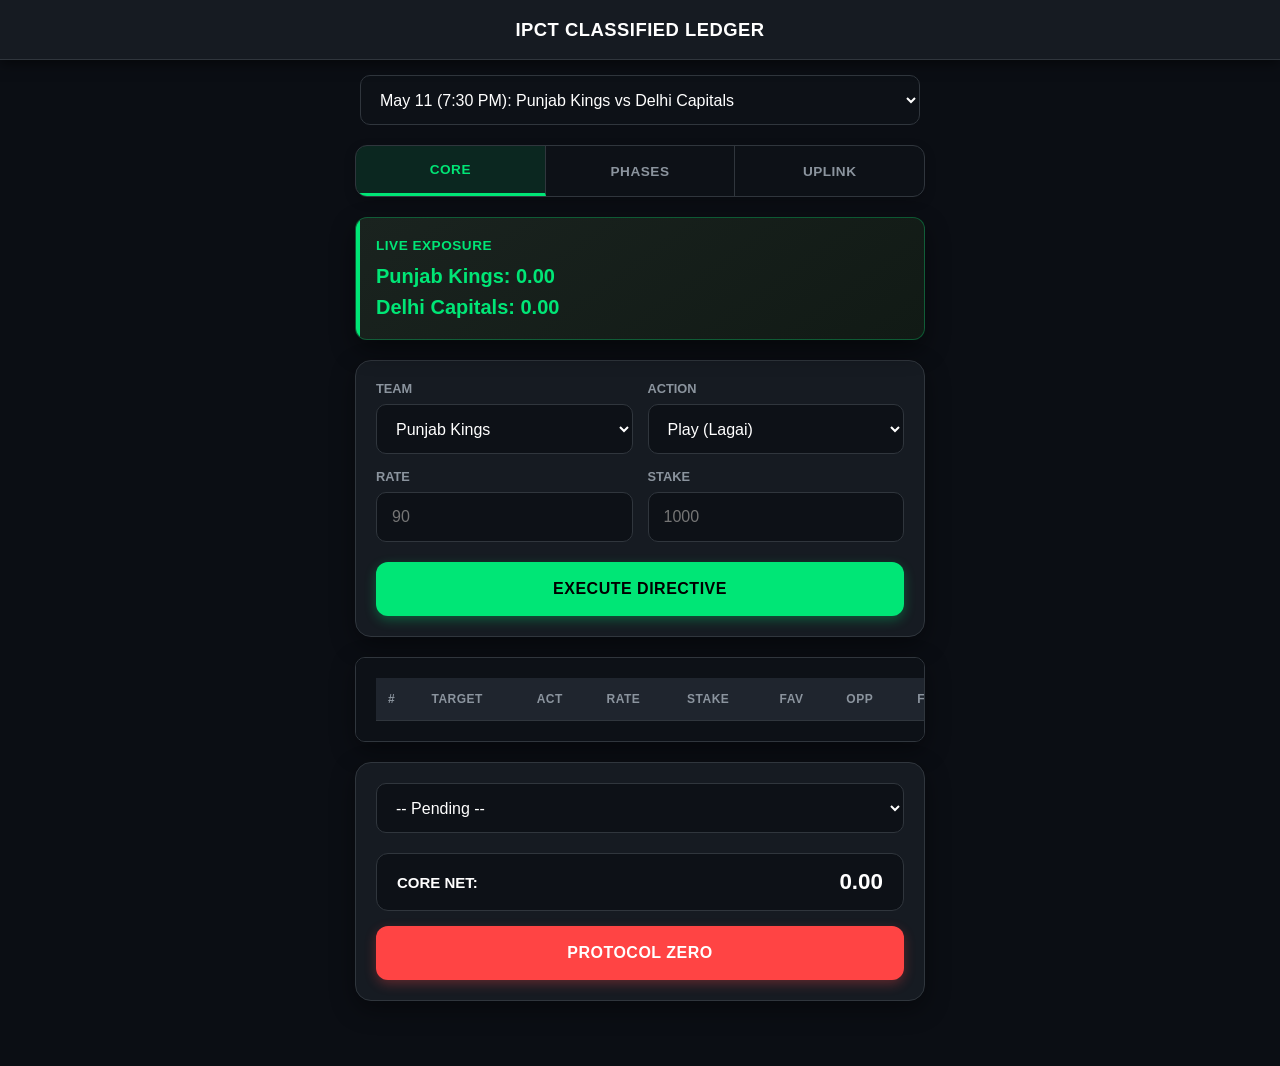
==== commit 62d2e924: "Refactor index.html for better structure and clarity Rearranged HTML structure, updated meta tags, a" ====
--- a/index.html
+++ b/index.html
@@ -1,457 +1,522 @@
 <!DOCTYPE html>
 <html lang="en">
+
 <head>
 
-    <meta charset="UTF-8">
+    <meta charset="UTF-8" />
 
     <meta
         name="viewport"
         content="width=device-width, initial-scale=1.0, maximum-scale=1.0, user-scalable=no"
-    >
+    />
 
     <title>IPCT Classified Ledger</title>
 
-    <link rel="stylesheet" href="style.css">
-
-    <!-- PWA -->
-
-    <link rel="manifest" href="manifest.json">
-
-    <meta
-        name="theme-color"
-        content="#00ffcc"
-    >
+    <link rel="manifest" href="manifest.json" />
+
+    <link rel="stylesheet" href="style.css" />
 
 </head>
 
 <body>
 
+    <!-- =========================================
+         HEADER
+    ========================================== -->
+
     <header>
+
         <h2>IPCT CLASSIFIED LEDGER</h2>
+
     </header>
 
-    <!-- MATCH SELECT -->
-
-    <div class="mission-briefing">
-
-        <select
-            id="matchSelect"
-            onchange="loadSelectedMatch()"
-        ></select>
+    <!-- =========================================
+         MAIN APP
+    ========================================== -->
+
+    <div class="app-container">
+
+        <!-- =========================================
+             MATCH SELECT
+        ========================================== -->
+
+        <div class="mission-briefing">
+
+            <select
+                id="matchSelect"
+                onchange="loadSelectedMatch()"
+            ></select>
+
+        </div>
+
+        <!-- =========================================
+             TABS
+        ========================================== -->
+
+        <div class="tabs">
+
+            <button
+                id="btn-core"
+                class="tab-btn active"
+                onclick="switchTab('core')"
+            >
+                CORE
+            </button>
+
+            <button
+                id="btn-phases"
+                class="tab-btn"
+                onclick="switchTab('phases')"
+            >
+                PHASES
+            </button>
+
+            <button
+                id="btn-uplink"
+                class="tab-btn"
+                onclick="switchTab('uplink')"
+            >
+                UPLINK
+            </button>
+
+        </div>
+
+        <!-- =========================================
+             CORE TAB
+        ========================================== -->
+
+        <div
+            id="coreTab"
+            class="tab-content active"
+        >
+
+            <!-- LIVE EXPOSURE -->
+
+            <div class="live-preview">
+
+                <p>LIVE EXPOSURE</p>
+
+                <div class="preview-teams">
+
+                    <span
+                        id="previewTeam1"
+                        class="neutral"
+                    >
+                        Team A: 0.00
+                    </span>
+
+                    <span
+                        id="previewTeam2"
+                        class="neutral"
+                    >
+                        Team B: 0.00
+                    </span>
+
+                </div>
+
+            </div>
+
+            <!-- ENTRY CARD -->
+
+            <div class="card">
+
+                <div class="input-grid">
+
+                    <div class="field">
+
+                        <label>TEAM</label>
+
+                        <select id="entryTeam"></select>
+
+                    </div>
+
+                    <div class="field">
+
+                        <label>ACTION</label>
+
+                        <select id="entryAction">
+
+                            <option value="Play">
+                                Play (Lagai)
+                            </option>
+
+                            <option value="Eat">
+                                Eat (Khai)
+                            </option>
+
+                        </select>
+
+                    </div>
+
+                    <div class="field">
+
+                        <label>RATE</label>
+
+                        <input
+                            type="number"
+                            id="entryRate"
+                            placeholder="90"
+                            oninput="updateLivePreview()"
+                        />
+
+                    </div>
+
+                    <div class="field">
+
+                        <label>STAKE</label>
+
+                        <input
+                            type="number"
+                            id="entryStake"
+                            placeholder="1000"
+                            oninput="updateLivePreview()"
+                        />
+
+                    </div>
+
+                </div>
+
+                <button
+                    id="addBetBtn"
+                    class="btn-primary"
+                    onclick="addBet()"
+                >
+                    EXECUTE DIRECTIVE
+                </button>
+
+            </div>
+
+            <!-- TABLE -->
+
+            <div class="card table-container">
+
+                <table>
+
+                    <thead>
+
+                        <tr>
+
+                            <th>#</th>
+
+                            <th>Target</th>
+
+                            <th>Act</th>
+
+                            <th>Rate</th>
+
+                            <th>Stake</th>
+
+                            <th>Fav</th>
+
+                            <th>Opp</th>
+
+                            <th>Final</th>
+
+                            <th>Burn</th>
+
+                        </tr>
+
+                    </thead>
+
+                    <tbody id="betTableBody"></tbody>
+
+                </table>
+
+            </div>
+
+            <!-- TOTALS -->
+
+            <div class="card">
+
+                <select
+                    id="finalWinner"
+                    onchange="calculateTable()"
+                ></select>
+
+                <div class="net-profit-box">
+
+                    CORE NET:
+
+                    <span
+                        id="totalNetProfit"
+                        class="neutral"
+                    >
+                        0.00
+                    </span>
+
+                </div>
+
+                <div class="bottom-actions">
+
+                    <button
+                        class="btn-danger"
+                        onclick="clearBets()"
+                    >
+                        PROTOCOL ZERO
+                    </button>
+
+                </div>
+
+            </div>
+
+        </div>
+
+        <!-- =========================================
+             PHASES TAB
+        ========================================== -->
+
+        <div
+            id="phasesTab"
+            class="tab-content"
+        >
+
+            <!-- ADD PHASE -->
+
+            <div class="card">
+
+                <div class="input-grid">
+
+                    <div class="field">
+
+                        <label>PHASE</label>
+
+                        <input
+                            type="text"
+                            id="fancyPhase"
+                            placeholder="6 Ov RCB"
+                        />
+
+                    </div>
+
+                    <div class="field">
+
+                        <label>TYPE</label>
+
+                        <select id="fancyAction">
+
+                            <option value="Yes">
+                                Yes (Y)
+                            </option>
+
+                            <option value="No">
+                                No (N)
+                            </option>
+
+                        </select>
+
+                    </div>
+
+                    <div class="field">
+
+                        <label>LINE</label>
+
+                        <input
+                            type="number"
+                            id="fancyLine"
+                            placeholder="52"
+                        />
+
+                    </div>
+
+                    <div class="field">
+
+                        <label>STAKE</label>
+
+                        <input
+                            type="number"
+                            id="fancyStake"
+                            placeholder="1000"
+                        />
+
+                    </div>
+
+                </div>
+
+                <button
+                    class="btn-primary"
+                    onclick="addFancyBet()"
+                >
+                    DEPLOY PHASE
+                </button>
+
+            </div>
+
+            <!-- RESOLVE -->
+
+            <div class="card">
+
+                <div class="input-grid">
+
+                    <div class="field">
+
+                        <label>PHASE NAME</label>
+
+                        <input
+                            type="text"
+                            id="resolvePhase"
+                            placeholder="6 Ov RCB"
+                        />
+
+                    </div>
+
+                    <div class="field">
+
+                        <label>ACTUAL SCORE</label>
+
+                        <input
+                            type="number"
+                            id="resolveScore"
+                            placeholder="61"
+                        />
+
+                    </div>
+
+                </div>
+
+                <button
+                    class="btn-warning"
+                    onclick="resolvePhase()"
+                >
+                    RESOLVE TARGET
+                </button>
+
+            </div>
+
+            <!-- PHASE TABLE -->
+
+            <div class="card table-container">
+
+                <table>
+
+                    <thead>
+
+                        <tr>
+
+                            <th>Phase</th>
+
+                            <th>Act</th>
+
+                            <th>Line</th>
+
+                            <th>Stake</th>
+
+                            <th>Status</th>
+
+                            <th>P&L</th>
+
+                            <th>Burn</th>
+
+                        </tr>
+
+                    </thead>
+
+                    <tbody id="fancyTableBody"></tbody>
+
+                </table>
+
+            </div>
+
+            <!-- TOTAL -->
+
+            <div class="card">
+
+                <div class="net-profit-box">
+
+                    PHASE NET:
+
+                    <span
+                        id="fancyNetProfit"
+                        class="neutral"
+                    >
+                        0.00
+                    </span>
+
+                </div>
+
+                <div class="bottom-actions">
+
+                    <button
+                        class="btn-danger"
+                        onclick="clearFancyBets()"
+                    >
+                        BURN ALL PHASES
+                    </button>
+
+                </div>
+
+            </div>
+
+        </div>
+
+        <!-- =========================================
+             UPLINK TAB
+        ========================================== -->
+
+        <div
+            id="uplinkTab"
+            class="tab-content"
+        >
+
+            <!-- LIVE PANEL -->
+
+            <div
+                class="uplink-card"
+                style="border-color:#00e676;"
+            >
+
+                <div
+                    class="uplink-title"
+                    style="color:#00e676;"
+                >
+                    LIVE FIELD TELEMETRY
+                </div>
+
+                <div id="liveScoreBox">
+
+                    > AWAITING UPLINK INITIATION...
+
+                </div>
+
+            </div>
+
+            <!-- AI PANEL -->
+
+            <div
+                class="uplink-card"
+                style="border-color:#9c27b0;"
+            >
+
+                <div
+                    class="uplink-title"
+                    style="color:#e1bee7;"
+                >
+                    IPCT QUANTUM ORACLE (AI)
+                </div>
+
+                <div
+                    id="aiPredictionBox"
+                    style="margin-bottom:20px;"
+                >
+
+                    > ORACLE ENGINE STANDBY...
+
+                </div>
+
+                <button
+                    class="btn-ai"
+                    onclick="establishUplink()"
+                >
+                    ENGAGE SECURE UPLINK
+                </button>
+
+            </div>
+
+        </div>
 
     </div>
 
-    <!-- TABS -->
-
-    <div class="tabs">
-
-        <button
-            id="btn-core"
-            class="tab-btn active"
-            onclick="switchTab('core')"
-        >
-            CORE
-        </button>
-
-        <button
-            id="btn-phases"
-            class="tab-btn"
-            onclick="switchTab('phases')"
-        >
-            PHASES
-        </button>
-
-        <button
-            id="btn-uplink"
-            class="tab-btn"
-            onclick="switchTab('uplink')"
-        >
-            UPLINK
-        </button>
-
-    </div>
-
-    <!-- ===================================== -->
-    <!-- CORE TAB -->
-    <!-- ===================================== -->
-
-    <div
-        id="coreTab"
-        class="tab-content active"
-    >
-
-        <!-- ENTRY CARD -->
-
-        <div class="card">
-
-            <div class="input-grid">
-
-                <select id="entryTeam"></select>
-
-                <select id="entryAction">
-
-                    <option value="Play">
-                        Play (Lagai)
-                    </option>
-
-                    <option value="Eat">
-                        Eat (Khai)
-                    </option>
-
-                </select>
-
-                <input
-                    type="number"
-                    id="entryRate"
-                    placeholder="Rate (e.g. 90)"
-                >
-
-                <input
-                    type="number"
-                    id="entryStake"
-                    placeholder="Stake Amount"
-                >
-
-            </div>
-
-            <!-- LIVE PREVIEW -->
-
-            <div class="live-preview">
-
-                <span
-                    id="previewTeam1"
-                    class="neutral"
-                >
-                    Team A: 0.00
-                </span>
-
-                <span
-                    id="previewTeam2"
-                    class="neutral"
-                >
-                    Team B: 0.00
-                </span>
-
-            </div>
-
-            <button
-                id="addBetBtn"
-                class="btn-primary"
-                onclick="addBet()"
-            >
-                Execute Directive
-            </button>
-
-        </div>
-
-        <!-- BET TABLE -->
-
-        <div class="card table-container">
-
-            <table>
-
-                <thead>
-
-                    <tr>
-
-                        <th>#</th>
-
-                        <th>Target</th>
-
-                        <th>Action</th>
-
-                        <th>Rate</th>
-
-                        <th>Stake</th>
-
-                        <th>Fav</th>
-
-                        <th>Opp</th>
-
-                        <th>Final</th>
-
-                        <th>Burn</th>
-
-                    </tr>
-
-                </thead>
-
-                <tbody id="betTableBody"></tbody>
-
-            </table>
-
-        </div>
-
-        <!-- NET RESULT -->
-
-        <div class="card resolution-box">
-
-            <select
-                id="finalWinner"
-                onchange="calculateTable()"
-            ></select>
-
-            <div class="net-profit-box">
-
-                CORE NET:
-                <span
-                    id="totalNetProfit"
-                    class="neutral"
-                >
-                    0.00
-                </span>
-
-            </div>
-
-            <button
-                class="btn-danger"
-                style="margin-top:10px;width:100%;"
-                onclick="clearBets()"
-            >
-                Protocol Zero (Burn Core)
-            </button>
-
-        </div>
-
-    </div>
-
-    <!-- ===================================== -->
-    <!-- PHASE TAB -->
-    <!-- ===================================== -->
-
-    <div
-        id="phasesTab"
-        class="tab-content"
-    >
-
-        <!-- PHASE ENTRY -->
-
-        <div class="card">
-
-            <div class="input-grid">
-
-                <input
-                    type="text"
-                    id="fancyPhase"
-                    placeholder="Phase (e.g. 6 Ov RCB)"
-                >
-
-                <select id="fancyAction">
-
-                    <option value="Yes">
-                        Yes (Y)
-                    </option>
-
-                    <option value="No">
-                        No (N)
-                    </option>
-
-                </select>
-
-                <input
-                    type="number"
-                    id="fancyLine"
-                    placeholder="Line (e.g. 52)"
-                >
-
-                <input
-                    type="number"
-                    id="fancyStake"
-                    placeholder="Stake"
-                >
-
-            </div>
-
-            <button
-                class="btn-primary"
-                onclick="addFancyBet()"
-            >
-                Deploy Phase Tactic
-            </button>
-
-        </div>
-
-        <!-- PHASE RESOLVE -->
-
-        <div class="card">
-
-            <div
-                style="
-                    display:flex;
-                    gap:10px;
-                    margin-bottom:10px;
-                "
-            >
-
-                <input
-                    type="text"
-                    id="resolvePhase"
-                    placeholder="Target Phase"
-                    style="flex:2;"
-                >
-
-                <input
-                    type="number"
-                    id="resolveScore"
-                    placeholder="Actual"
-                    style="flex:1;"
-                >
-
-            </div>
-
-            <button
-                class="btn-warning"
-                onclick="resolvePhase()"
-            >
-                Resolve Target Phase
-            </button>
-
-        </div>
-
-        <!-- PHASE TABLE -->
-
-        <div class="card table-container">
-
-            <table>
-
-                <thead>
-
-                    <tr>
-
-                        <th>Phase</th>
-
-                        <th>Act</th>
-
-                        <th>Line</th>
-
-                        <th>Stake</th>
-
-                        <th>Status</th>
-
-                        <th>P&L</th>
-
-                        <th>Burn</th>
-
-                    </tr>
-
-                </thead>
-
-                <tbody id="fancyTableBody"></tbody>
-
-            </table>
-
-        </div>
-
-        <!-- PHASE NET -->
-
-        <div class="card resolution-box">
-
-            <div class="net-profit-box">
-
-                PHASE NET:
-
-                <span
-                    id="fancyNetProfit"
-                    class="neutral"
-                >
-                    0.00
-                </span>
-
-            </div>
-
-            <button
-                class="btn-danger"
-                style="margin-top:10px;width:100%;"
-                onclick="clearFancyBets()"
-            >
-                Burn All Phases
-            </button>
-
-        </div>
-
-    </div>
-
-    <!-- ===================================== -->
-    <!-- UPLINK TAB -->
-    <!-- ===================================== -->
-
-    <div
-        id="uplinkTab"
-        class="tab-content"
-    >
-
-        <!-- LIVE SCORE -->
-
-        <div
-            class="uplink-card"
-            style="border-color:#00ffcc;"
-        >
-
-            <div
-                class="uplink-title"
-                style="color:#00ffcc;"
-            >
-                LIVE FIELD TELEMETRY
-            </div>
-
-            <div id="liveScoreBox">
-
-                > AWAITING UPLINK INITIATION...
-
-            </div>
-
-        </div>
-
-        <!-- AI -->
-
-        <div
-            class="uplink-card"
-            style="border-color:#8a2be2;"
-        >
-
-            <div
-                class="uplink-title"
-                style="color:#cda2ff;"
-            >
-                IPCT QUANTUM ORACLE (AI)
-            </div>
-
-            <div
-                id="aiPredictionBox"
-                style="margin-bottom:20px;"
-            >
-
-                > ORACLE ENGINE STANDBY...
-
-            </div>
-
-            <button
-                class="btn-purple"
-                onclick="establishUplink()"
-            >
-                ENGAGE SECURE UPLINK
-            </button>
-
-        </div>
-
-    </div>
-
-    <!-- APP -->
-
     <script src="app.js"></script>
 
-    <!-- PWA -->
-
-    <script>
-
-        if ('serviceWorker' in navigator) {
-
-            navigator.serviceWorker.register(
-                'service-worker.js'
-            );
-        }
-
-    </script>
-
 </body>
+
 </html>
--- a/style.css
+++ b/style.css
@@ -1,245 +1,581 @@
 :root {
-    --bg-color: #0d0e15;
-    --card-bg: #1a1b26;
-    --primary: #00ffcc;
+    --app-bg: #0b0e14;
+    --card-bg: #161b22;
+    --primary: #00e676;
+    --primary-dark: #00c853;
+    --text-main: #ffffff;
+    --text-muted: #8b949e;
     --danger: #ff4444;
     --warning: #ffbb33;
-    --purple: #8a2be2;
-    --text-main: #ffffff;
-    --text-muted: #a0a0b0;
+    --info: #33b5e5;
+    --border: #30363d;
+    --input-bg: #0d1117;
 }
 
 * {
     box-sizing: border-box;
     margin: 0;
     padding: 0;
-    font-family: 'Courier New', Courier, monospace;
+    font-family: -apple-system, BlinkMacSystemFont, "SF Pro Display", "Segoe UI", Roboto, sans-serif;
+    -webkit-tap-highlight-color: transparent;
 }
 
 body {
-    background-color: var(--bg-color);
+    background-color: var(--app-bg);
     color: var(--text-main);
-    padding: 10px;
-    font-size: 14px;
-}
-
-/* Header & Typography */
+    font-size: 15px;
+    padding-top: 60px;
+    padding-bottom: 30px;
+}
+
 header {
-    text-align: center;
-    padding: 15px 0;
-    border-bottom: 2px solid #333;
-    margin-bottom: 15px;
-}
-
-h2 {
-    font-size: 1.2rem;
-    color: #fff;
-    letter-spacing: 1px;
-}
-
-/* Dropdowns & Inputs */
-select, input {
+    position: fixed;
+    top: 0;
+    left: 0;
     width: 100%;
-    background-color: #24283b;
-    color: #fff;
-    border: 1px solid #414868;
-    padding: 10px;
-    border-radius: 6px;
-    outline: none;
-    font-size: 1rem;
-}
+    background-color: #161b22;
+    height: 60px;
+    display: flex;
+    align-items: center;
+    justify-content: center;
+    z-index: 1000;
+    box-shadow: 0 4px 12px rgba(0,0,0,0.5);
+    border-bottom: 1px solid var(--border);
+}
+
+header h2,
+header h1 {
+    font-size: 1.15rem;
+    color: var(--text-main);
+    font-weight: 700;
+    letter-spacing: 0.5px;
+    text-transform: uppercase;
+}
+
+.app-container {
+    max-width: 600px;
+    margin: 0 auto;
+    padding: 15px;
+}
+
+/* =========================================
+   MATCH SELECT
+   ========================================= */
 
 .mission-briefing {
-    margin-bottom: 15px;
-}
-
-/* Tabs */
-.tabs {
-    display: flex;
-    justify-content: space-between;
-    margin-bottom: 15px;
-    background: #16161e;
-    border-radius: 8px;
-    padding: 5px;
+    margin-bottom: 20px;
+    padding: 0 5px;
+}
+
+/* =========================================
+   TABS
+   ========================================= */
+
+.tabs,
+.tab-container {
+    display: flex;
+    margin-bottom: 20px;
+    background: var(--input-bg);
+    border-radius: 12px;
+    overflow: hidden;
+    border: 1px solid var(--border);
+    box-shadow: 0 4px 12px rgba(0,0,0,0.2);
 }
 
 .tab-btn {
     flex: 1;
+    border-radius: 0;
     background: transparent;
     color: var(--text-muted);
+    box-shadow: none;
+    height: 50px;
+    font-size: 0.85rem;
     border: none;
-    padding: 10px;
-    font-weight: bold;
-    border-radius: 6px;
-    transition: 0.3s;
+    border-right: 1px solid var(--border);
+    text-transform: uppercase;
+    letter-spacing: 0.5px;
+    padding: 0 5px;
+    cursor: pointer;
+    font-weight: 700;
+}
+
+.tab-btn:last-child {
+    border-right: none;
 }
 
 .tab-btn.active {
-    background: #24283b;
+    background: rgba(0, 230, 118, 0.1);
     color: var(--primary);
-    box-shadow: 0 0 10px rgba(0, 255, 204, 0.2);
+    border-bottom: 3px solid var(--primary);
+    font-weight: 800;
 }
 
 .tab-content {
     display: none;
+    animation: fadeIn 0.3s ease-in-out;
 }
 
 .tab-content.active {
     display: block;
 }
 
-/* Cards & Layout */
-.card {
+@keyframes fadeIn {
+    from {
+        opacity: 0;
+        transform: translateY(5px);
+    }
+    to {
+        opacity: 1;
+        transform: translateY(0);
+    }
+}
+
+/* =========================================
+   CARDS
+   ========================================= */
+
+.card,
+.uplink-card {
     background-color: var(--card-bg);
-    border: 1px solid #333;
-    border-radius: 8px;
-    padding: 15px;
+    border-radius: 16px;
+    padding: 20px;
+    margin-bottom: 20px;
+    box-shadow: 0 8px 24px rgba(0,0,0,0.4);
+    border: 1px solid var(--border);
+}
+
+.card h3 {
     margin-bottom: 15px;
+    font-size: 1.1rem;
+    color: var(--primary);
+    text-transform: uppercase;
+    letter-spacing: 1px;
+    font-weight: 700;
+    display: flex;
+    align-items: center;
+}
+
+/* =========================================
+   INPUTS
+   ========================================= */
+
+.input-group {
+    display: flex;
+    gap: 10px;
+    align-items: center;
+}
+
+.mt-2 {
+    margin-top: 15px;
+}
+
+select,
+input {
+    width: 100%;
+    padding: 0 15px;
+    height: 50px;
+    border-radius: 10px;
+    border: 1px solid var(--border);
+    background: var(--input-bg);
+    color: var(--text-main);
+    font-size: 1rem;
+    font-weight: 500;
+    appearance: auto;
+    -webkit-appearance: auto;
+    -moz-appearance: auto;
+}
+
+input:focus,
+select:focus {
+    outline: none;
+    border-color: var(--primary);
+    box-shadow: 0 0 0 2px rgba(0, 230, 118, 0.2);
 }
 
 .input-grid {
     display: grid;
     grid-template-columns: 1fr 1fr;
-    gap: 10px;
-    margin-bottom: 15px;
-}
+    gap: 15px;
+    margin-bottom: 20px;
+}
+
+.field label {
+    display: block;
+    font-size: 0.8rem;
+    color: var(--text-muted);
+    margin-bottom: 8px;
+    font-weight: 600;
+    text-transform: uppercase;
+}
+
+/* =========================================
+   LIVE EXPOSURE
+   ========================================= */
 
 .live-preview {
-    display: flex;
-    justify-content: space-between;
-    margin-bottom: 15px;
-    font-weight: bold;
-    font-size: 0.95rem;
-    background: #16161e;
-    padding: 10px;
-    border-radius: 6px;
-    border: 1px solid #333;
-}
-
-/* Buttons */
+    background: linear-gradient(145deg, #1a231f 0%, #111a15 100%);
+    padding: 20px;
+    border-radius: 12px;
+    border: 1px solid rgba(0, 230, 118, 0.3);
+    margin-bottom: 20px;
+    position: sticky;
+    top: 70px;
+    z-index: 50;
+    overflow: hidden;
+    backdrop-filter: blur(10px);
+    box-shadow: 0 10px 25px rgba(0,0,0,0.45);
+}
+
+.live-preview::before {
+    content: '';
+    position: absolute;
+    top: 0;
+    left: 0;
+    width: 4px;
+    height: 100%;
+    background-color: var(--primary);
+}
+
+.live-preview p {
+    font-size: 0.85rem;
+    color: var(--primary);
+    margin-bottom: 12px;
+    text-transform: uppercase;
+    font-weight: 700;
+    letter-spacing: 0.5px;
+}
+
+.preview-teams {
+    display: flex;
+    flex-direction: column;
+    gap: 8px;
+    font-weight: 700;
+    font-size: 1.25rem;
+}
+
+/* =========================================
+   BUTTONS
+   ========================================= */
+
 button {
-    cursor: pointer;
-    font-weight: bold;
-    letter-spacing: 0.5px;
-}
-
-.btn-primary {
     width: 100%;
+    height: 54px;
     background-color: var(--primary);
     color: #000;
     border: none;
-    padding: 12px;
-    border-radius: 6px;
+    border-radius: 12px;
+    font-weight: 800;
     font-size: 1rem;
-}
-
-.btn-warning {
-    width: 100%;
-    background-color: var(--warning);
-    color: #000;
-    border: none;
-    padding: 12px;
-    border-radius: 6px;
+    text-transform: uppercase;
+    letter-spacing: 0.5px;
+    cursor: pointer;
+    transition: transform 0.1s ease, background-color 0.2s ease;
+    box-shadow: 0 4px 12px rgba(0, 230, 118, 0.3);
+}
+
+button:active {
+    transform: scale(0.96);
+    background-color: var(--primary-dark);
+}
+
+.bottom-actions {
+    display: flex;
+    gap: 12px;
+    flex-direction: column;
+    margin-top: 15px;
+}
+
+@media (min-width: 600px) {
+    .bottom-actions {
+        flex-direction: row;
+    }
+}
+
+.btn-primary {
+    background-color: var(--primary);
+    color: black;
 }
 
 .btn-danger {
     background-color: var(--danger);
-    color: #fff;
-    border: none;
-    padding: 8px;
-    border-radius: 4px;
-}
-
-.btn-purple {
-    width: 100%;
-    background-color: var(--purple);
-    color: #fff;
-    border: none;
-    padding: 14px;
-    border-radius: 8px;
-    font-weight: 900;
-    font-size: 1.1rem;
-    text-transform: uppercase;
-    box-shadow: 0 0 15px rgba(138,43,226,0.4);
-}
-
-/* Tables */
+    color: white;
+    box-shadow: 0 4px 12px rgba(255, 68, 68, 0.3);
+}
+
+.btn-warning {
+    background-color: var(--warning);
+    color: black;
+    box-shadow: 0 4px 12px rgba(255, 187, 51, 0.3);
+}
+
+.btn-success {
+    background-color: var(--info);
+    color: white;
+    box-shadow: 0 4px 12px rgba(51, 181, 229, 0.3);
+}
+
+.btn-purple,
+.btn-ai {
+    background-color: #9c27b0;
+    color: white;
+    box-shadow: 0 4px 12px rgba(156, 39, 176, 0.3);
+}
+
+/* =========================================
+   TABLES
+   ========================================= */
+
+.table-wrapper,
 .table-container {
     overflow-x: auto;
-    padding: 0;
+    border-radius: 10px;
+    border: 1px solid var(--border);
+    background: var(--input-bg);
 }
 
 table {
     width: 100%;
     border-collapse: collapse;
-    font-size: 0.85rem;
-    text-align: center;
-}
-
-th, td {
-    padding: 10px 5px;
-    border-bottom: 1px solid #333;
+    min-width: 700px;
+}
+
+th,
+td {
+    padding: 14px 12px;
+    text-align: left;
+    border-bottom: 1px solid var(--border);
+    font-size: 0.95rem;
+    white-space: nowrap;
 }
 
 th {
-    background-color: #16161e;
+    background-color: #1f252e;
     color: var(--text-muted);
+    text-transform: uppercase;
+    font-size: 0.75rem;
+    font-weight: 700;
+    letter-spacing: 0.5px;
+}
+
+tr:last-child td {
+    border-bottom: none;
+}
+
+.action-btns {
+    display: flex;
+    gap: 8px;
 }
 
 .action-btns button {
-    font-size: 0.7rem;
-    padding: 4px 8px;
-    margin: 2px;
-}
-
-/* Colors for Math */
-.positive { color: var(--primary); font-weight: bold; }
-.negative { color: var(--danger); font-weight: bold; }
-.neutral { color: var(--text-muted); }
-
-/* Resolution Box */
-.resolution-box {
-    text-align: center;
-}
-
+    height: 36px;
+    padding: 0 12px;
+    font-size: 0.8rem;
+    border-radius: 6px;
+    box-shadow: none;
+}
+
+/* =========================================
+   TOTALS
+   ========================================= */
+
+.totals-bar,
 .net-profit-box {
-    font-size: 1.2rem;
-    font-weight: bold;
-    margin-top: 15px;
-    background: #16161e;
-    padding: 15px;
-    border-radius: 6px;
-    border: 1px solid #333;
-}
-
-/* =========================================
-   SATELLITE UPLINK CSS (FLEXIBLE EXPANSION)
-   ========================================= */
-.uplink-card {
-    background: #1a1b26;
-    border: 1px solid #333;
+    margin-top: 20px;
+    display: flex;
+    justify-content: space-between;
+    align-items: center;
+    background: var(--input-bg);
+    padding: 15px 20px;
+    border-radius: 12px;
+    border: 1px solid var(--border);
+    font-weight: 700;
+}
+
+.totals-bar strong {
+    font-size: 1rem;
+    color: var(--text-muted);
+    text-transform: uppercase;
+}
+
+.totals-bar span,
+.net-profit-box span {
+    font-size: 1.4rem;
+}
+
+.positive {
+    color: var(--primary) !important;
+    font-weight: 800;
+}
+
+.negative {
+    color: var(--danger) !important;
+    font-weight: 800;
+}
+
+.neutral {
+    color: var(--text-main) !important;
+}
+
+/* =========================================
+   LIVE DATA PANELS
+   ========================================= */
+
+#liveScoreBox,
+#aiPredictionBox,
+.data-panel {
+    background: rgba(0,0,0,0.5);
+    border: 1px solid var(--border);
     border-radius: 10px;
     padding: 15px;
-    margin-bottom: 20px;
-    min-height: 120px; 
-    height: auto; /* THIS FIXES THE CUT OFF TEXT */
-    overflow: visible; 
-    box-shadow: 0 4px 6px rgba(0,0,0,0.3);
+    margin-bottom: 15px;
+    font-family: monospace;
+    font-size: 0.95rem;
+    line-height: 1.6;
+    color: var(--info);
+    word-break: break-word;
+}
+
+.ai-panel {
+    border-color: #9c27b0;
+    color: #e1bee7;
 }
 
 .uplink-title {
+    color: var(--primary);
+    font-size: 0.9rem;
+    text-transform: uppercase;
+    margin-bottom: 12px;
+    letter-spacing: 1px;
     font-weight: 800;
-    margin-bottom: 12px;
-    text-transform: uppercase;
+}
+
+/* =========================================
+   RADAR UI
+   ========================================= */
+
+.radar-box {
+    background: #000;
+    border: 1px solid var(--primary);
+    padding: 12px;
+    border-radius: 8px;
+    margin-top: 15px;
+}
+
+.radar-title {
+    color: var(--primary);
+    font-size: 0.8rem;
+    text-transform: uppercase;
+    margin-bottom: 10px;
     letter-spacing: 1px;
-    font-size: 0.95rem;
-    border-bottom: 1px solid rgba(255,255,255,0.1);
-    padding-bottom: 8px;
-}
-
-#liveScoreBox, #aiPredictionBox {
-    font-family: 'Courier New', monospace;
-    line-height: 1.6;
-    word-wrap: break-word; /* Prevents long text from breaking the box */
-    white-space: normal;
-}
+    display: flex;
+    justify-content: space-between;
+}
+
+.radar-status {
+    animation: pulse 1s infinite;
+    color: red;
+    font-weight: bold;
+}
+
+@keyframes pulse {
+    0% { opacity: 1; }
+    50% { opacity: 0.2; }
+    100% { opacity: 1; }
+}
+
+.ball-history {
+    display: flex;
+    gap: 5px;
+    margin-top: 10px;
+}
+
+.ball-marker {
+    width: 30px;
+    height: 30px;
+    border-radius: 50%;
+    display: flex;
+    align-items: center;
+    justify-content: center;
+    font-weight: bold;
+    font-size: 0.9rem;
+    background: #333;
+    color: white;
+    box-shadow: inset 0 0 5px rgba(0,0,0,0.5);
+    transition: all 0.3s ease;
+}
+
+.ball-dot {
+    background: #555;
+    color: #ccc;
+}
+
+.ball-four {
+    background: var(--info);
+    color: #000;
+}
+
+.ball-six {
+    background: #9c27b0;
+    color: #fff;
+}
+
+.ball-wicket {
+    background: var(--danger);
+    color: #fff;
+}
+
+.ball-anim {
+    animation: slideIn 0.5s ease-out forwards;
+}
+
+@keyframes slideIn {
+    from {
+        transform: translateX(20px);
+        opacity: 0;
+    }
+    to {
+        transform: translateX(0);
+        opacity: 1;
+    }
+}
+
+/* =========================================
+   MOBILE
+   ========================================= */
+
+@media (max-width: 600px) {
+
+    body {
+        font-size: 14px;
+    }
+
+    .app-container {
+        padding: 12px;
+    }
+
+    .input-grid {
+        grid-template-columns: 1fr;
+    }
+
+    .preview-teams {
+        font-size: 1.05rem;
+    }
+
+    .live-preview {
+        top: 65px;
+        padding: 16px;
+    }
+
+    .bottom-actions {
+        flex-direction: column;
+    }
+
+    .table-wrapper,
+    .table-container {
+        overflow-x: auto;
+    }
+
+    table {
+        min-width: 700px;
+    }
+}
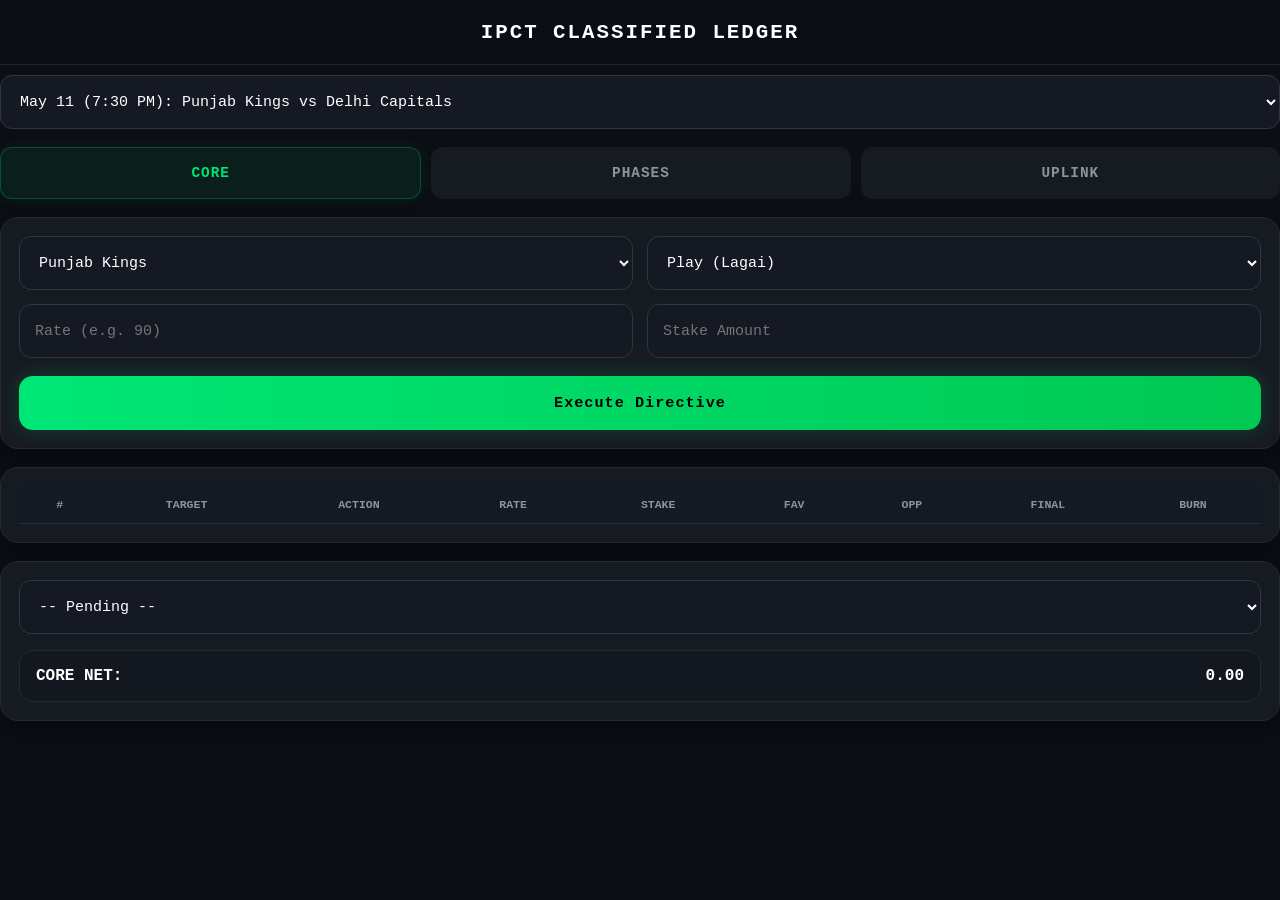
==== commit dfab411a: "Refactor index.html for improved layout and features Updated HTML structure and added new elements f" ====
--- a/index.html
+++ b/index.html
@@ -1,522 +1,97 @@
 <!DOCTYPE html>
 <html lang="en">
-
 <head>
-
-    <meta charset="UTF-8" />
-
-    <meta
-        name="viewport"
-        content="width=device-width, initial-scale=1.0, maximum-scale=1.0, user-scalable=no"
-    />
-
+    <meta charset="UTF-8">
+    <meta name="viewport" content="width=device-width, initial-scale=1.0, maximum-scale=1.0, user-scalable=no">
     <title>IPCT Classified Ledger</title>
-
-    <link rel="manifest" href="manifest.json" />
-
-    <link rel="stylesheet" href="style.css" />
-
+    <link rel="stylesheet" href="style.css">
 </head>
-
 <body>
 
-    <!-- =========================================
-         HEADER
-    ========================================== -->
-
     <header>
-
         <h2>IPCT CLASSIFIED LEDGER</h2>
-
     </header>
 
-    <!-- =========================================
-         MAIN APP
-    ========================================== -->
+    <div class="mission-briefing">
+        <select id="matchSelect" onchange="loadSelectedMatch()"></select>
+    </div>
 
-    <div class="app-container">
+    <div class="tabs">
+        <button id="btn-core" class="tab-btn active" onclick="switchTab('core')">CORE</button>
+        <button id="btn-phases" class="tab-btn" onclick="switchTab('phases')">PHASES</button>
+        <button id="btn-uplink" class="tab-btn" onclick="switchTab('uplink')">UPLINK</button>
+    </div>
 
-        <!-- =========================================
-             MATCH SELECT
-        ========================================== -->
-
-        <div class="mission-briefing">
-
-            <select
-                id="matchSelect"
-                onchange="loadSelectedMatch()"
-            ></select>
-
+    <div id="coreTab" class="tab-content active">
+        <div class="card">
+            <div class="input-grid">
+                <select id="entryTeam"></select>
+                <select id="entryAction">
+                    <option value="Play">Play (Lagai)</option>
+                    <option value="Eat">Eat (Khai)</option>
+                </select>
+                <input type="number" id="entryRate" placeholder="Rate (e.g. 90)">
+                <input type="number" id="entryStake" placeholder="Stake Amount">
+            </div>
+            
+            <button id="addBetBtn" class="btn-primary" onclick="addBet()">Execute Directive</button>
         </div>
 
-        <!-- =========================================
-             TABS
-        ========================================== -->
-
-        <div class="tabs">
-
-            <button
-                id="btn-core"
-                class="tab-btn active"
-                onclick="switchTab('core')"
-            >
-                CORE
-            </button>
-
-            <button
-                id="btn-phases"
-                class="tab-btn"
-                onclick="switchTab('phases')"
-            >
-                PHASES
-            </button>
-
-            <button
-                id="btn-uplink"
-                class="tab-btn"
-                onclick="switchTab('uplink')"
-            >
-                UPLINK
-            </button>
-
+        <div class="card table-container">
+            <table>
+                <thead>
+                    <tr>
+                        <th>#</th>
+                        <th>Target</th>
+                        <th>Action</th>
+                        <th>Rate</th>
+                        <th>Stake</th>
+                        <th>Fav</th>
+                        <th>Opp</th>
+                        <th>Final</th>
+                        <th>Burn</th>
+                    </tr>
+                </thead>
+                <tbody id="betTableBody"></tbody>
+            </table>
         </div>
 
-        <!-- =========================================
-             CORE TAB
-        ========================================== -->
+        <div class="card resolution-box">
+            <select id="finalWinner" onchange="calculateTable()"></select>
+            <div class="net-profit-box">
+                CORE NET: <span id="totalNetProfit" class="neutral">0.00</span>
+            </div>
+        </div>
+    </div>
 
-        <div
-            id="coreTab"
-            class="tab-content active"
-        >
+    <div id="phasesTab" class="tab-content">
+        <div class="card">
+            <div style="text-align:center; color: var(--text-muted); padding: 20px;">
+                > PHASE TRACKING MODULE STANDBY
+            </div>
+        </div>
+    </div>
 
-            <!-- LIVE EXPOSURE -->
-
-            <div class="live-preview">
-
-                <p>LIVE EXPOSURE</p>
-
-                <div class="preview-teams">
-
-                    <span
-                        id="previewTeam1"
-                        class="neutral"
-                    >
-                        Team A: 0.00
-                    </span>
-
-                    <span
-                        id="previewTeam2"
-                        class="neutral"
-                    >
-                        Team B: 0.00
-                    </span>
-
-                </div>
-
+    <div id="uplinkTab" class="tab-content">
+        
+        <div class="uplink-card" style="border-color: #00ffcc;">
+            <div class="uplink-title" style="color: #00ffcc;">LIVE FIELD TELEMETRY</div>
+            <div id="liveScoreBox">
+                > AWAITING UPLINK INITIATION...
             </div>
-
-            <!-- ENTRY CARD -->
-
-            <div class="card">
-
-                <div class="input-grid">
-
-                    <div class="field">
-
-                        <label>TEAM</label>
-
-                        <select id="entryTeam"></select>
-
-                    </div>
-
-                    <div class="field">
-
-                        <label>ACTION</label>
-
-                        <select id="entryAction">
-
-                            <option value="Play">
-                                Play (Lagai)
-                            </option>
-
-                            <option value="Eat">
-                                Eat (Khai)
-                            </option>
-
-                        </select>
-
-                    </div>
-
-                    <div class="field">
-
-                        <label>RATE</label>
-
-                        <input
-                            type="number"
-                            id="entryRate"
-                            placeholder="90"
-                            oninput="updateLivePreview()"
-                        />
-
-                    </div>
-
-                    <div class="field">
-
-                        <label>STAKE</label>
-
-                        <input
-                            type="number"
-                            id="entryStake"
-                            placeholder="1000"
-                            oninput="updateLivePreview()"
-                        />
-
-                    </div>
-
-                </div>
-
-                <button
-                    id="addBetBtn"
-                    class="btn-primary"
-                    onclick="addBet()"
-                >
-                    EXECUTE DIRECTIVE
-                </button>
-
-            </div>
-
-            <!-- TABLE -->
-
-            <div class="card table-container">
-
-                <table>
-
-                    <thead>
-
-                        <tr>
-
-                            <th>#</th>
-
-                            <th>Target</th>
-
-                            <th>Act</th>
-
-                            <th>Rate</th>
-
-                            <th>Stake</th>
-
-                            <th>Fav</th>
-
-                            <th>Opp</th>
-
-                            <th>Final</th>
-
-                            <th>Burn</th>
-
-                        </tr>
-
-                    </thead>
-
-                    <tbody id="betTableBody"></tbody>
-
-                </table>
-
-            </div>
-
-            <!-- TOTALS -->
-
-            <div class="card">
-
-                <select
-                    id="finalWinner"
-                    onchange="calculateTable()"
-                ></select>
-
-                <div class="net-profit-box">
-
-                    CORE NET:
-
-                    <span
-                        id="totalNetProfit"
-                        class="neutral"
-                    >
-                        0.00
-                    </span>
-
-                </div>
-
-                <div class="bottom-actions">
-
-                    <button
-                        class="btn-danger"
-                        onclick="clearBets()"
-                    >
-                        PROTOCOL ZERO
-                    </button>
-
-                </div>
-
-            </div>
-
         </div>
 
-        <!-- =========================================
-             PHASES TAB
-        ========================================== -->
-
-        <div
-            id="phasesTab"
-            class="tab-content"
-        >
-
-            <!-- ADD PHASE -->
-
-            <div class="card">
-
-                <div class="input-grid">
-
-                    <div class="field">
-
-                        <label>PHASE</label>
-
-                        <input
-                            type="text"
-                            id="fancyPhase"
-                            placeholder="6 Ov RCB"
-                        />
-
-                    </div>
-
-                    <div class="field">
-
-                        <label>TYPE</label>
-
-                        <select id="fancyAction">
-
-                            <option value="Yes">
-                                Yes (Y)
-                            </option>
-
-                            <option value="No">
-                                No (N)
-                            </option>
-
-                        </select>
-
-                    </div>
-
-                    <div class="field">
-
-                        <label>LINE</label>
-
-                        <input
-                            type="number"
-                            id="fancyLine"
-                            placeholder="52"
-                        />
-
-                    </div>
-
-                    <div class="field">
-
-                        <label>STAKE</label>
-
-                        <input
-                            type="number"
-                            id="fancyStake"
-                            placeholder="1000"
-                        />
-
-                    </div>
-
-                </div>
-
-                <button
-                    class="btn-primary"
-                    onclick="addFancyBet()"
-                >
-                    DEPLOY PHASE
-                </button>
-
+        <div class="uplink-card" style="border-color: #8a2be2;">
+            <div class="uplink-title" style="color: #cda2ff;">IPCT QUANTUM ORACLE (AI)</div>
+            <div id="aiPredictionBox" style="margin-bottom: 20px;">
+                > ORACLE ENGINE STANDBY...
             </div>
-
-            <!-- RESOLVE -->
-
-            <div class="card">
-
-                <div class="input-grid">
-
-                    <div class="field">
-
-                        <label>PHASE NAME</label>
-
-                        <input
-                            type="text"
-                            id="resolvePhase"
-                            placeholder="6 Ov RCB"
-                        />
-
-                    </div>
-
-                    <div class="field">
-
-                        <label>ACTUAL SCORE</label>
-
-                        <input
-                            type="number"
-                            id="resolveScore"
-                            placeholder="61"
-                        />
-
-                    </div>
-
-                </div>
-
-                <button
-                    class="btn-warning"
-                    onclick="resolvePhase()"
-                >
-                    RESOLVE TARGET
-                </button>
-
-            </div>
-
-            <!-- PHASE TABLE -->
-
-            <div class="card table-container">
-
-                <table>
-
-                    <thead>
-
-                        <tr>
-
-                            <th>Phase</th>
-
-                            <th>Act</th>
-
-                            <th>Line</th>
-
-                            <th>Stake</th>
-
-                            <th>Status</th>
-
-                            <th>P&L</th>
-
-                            <th>Burn</th>
-
-                        </tr>
-
-                    </thead>
-
-                    <tbody id="fancyTableBody"></tbody>
-
-                </table>
-
-            </div>
-
-            <!-- TOTAL -->
-
-            <div class="card">
-
-                <div class="net-profit-box">
-
-                    PHASE NET:
-
-                    <span
-                        id="fancyNetProfit"
-                        class="neutral"
-                    >
-                        0.00
-                    </span>
-
-                </div>
-
-                <div class="bottom-actions">
-
-                    <button
-                        class="btn-danger"
-                        onclick="clearFancyBets()"
-                    >
-                        BURN ALL PHASES
-                    </button>
-
-                </div>
-
-            </div>
-
-        </div>
-
-        <!-- =========================================
-             UPLINK TAB
-        ========================================== -->
-
-        <div
-            id="uplinkTab"
-            class="tab-content"
-        >
-
-            <!-- LIVE PANEL -->
-
-            <div
-                class="uplink-card"
-                style="border-color:#00e676;"
-            >
-
-                <div
-                    class="uplink-title"
-                    style="color:#00e676;"
-                >
-                    LIVE FIELD TELEMETRY
-                </div>
-
-                <div id="liveScoreBox">
-
-                    > AWAITING UPLINK INITIATION...
-
-                </div>
-
-            </div>
-
-            <!-- AI PANEL -->
-
-            <div
-                class="uplink-card"
-                style="border-color:#9c27b0;"
-            >
-
-                <div
-                    class="uplink-title"
-                    style="color:#e1bee7;"
-                >
-                    IPCT QUANTUM ORACLE (AI)
-                </div>
-
-                <div
-                    id="aiPredictionBox"
-                    style="margin-bottom:20px;"
-                >
-
-                    > ORACLE ENGINE STANDBY...
-
-                </div>
-
-                <button
-                    class="btn-ai"
-                    onclick="establishUplink()"
-                >
-                    ENGAGE SECURE UPLINK
-                </button>
-
-            </div>
-
+            
+            <button class="btn-purple" onclick="establishUplink()">ENGAGE SECURE UPLINK</button>
         </div>
 
     </div>
 
     <script src="app.js"></script>
-
 </body>
-
 </html>
--- a/style.css
+++ b/style.css
@@ -7,6 +7,8 @@
     --text-muted: #8b949e;
     --danger: #ff4444;
     --warning: #ffbb33;
+    --purple: #9c27b0;
+    --purple-light: #e1bee7;
     --info: #33b5e5;
     --border: #30363d;
     --input-bg: #0d1117;
@@ -16,349 +18,276 @@
     box-sizing: border-box;
     margin: 0;
     padding: 0;
-    font-family: -apple-system, BlinkMacSystemFont, "SF Pro Display", "Segoe UI", Roboto, sans-serif;
+    font-family: 'Courier New', monospace;
     -webkit-tap-highlight-color: transparent;
 }
 
 body {
-    background-color: var(--app-bg);
+    background: var(--app-bg);
     color: var(--text-main);
-    font-size: 15px;
-    padding-top: 60px;
-    padding-bottom: 30px;
-}
+    padding-top: 75px;
+    padding-bottom: 40px;
+    font-size: 14px;
+}
+
+/* =========================================
+   HEADER
+========================================= */
 
 header {
     position: fixed;
     top: 0;
     left: 0;
     width: 100%;
-    background-color: #161b22;
-    height: 60px;
+    height: 65px;
+    background: rgba(11,14,20,0.96);
+    backdrop-filter: blur(10px);
+    border-bottom: 1px solid #202630;
     display: flex;
     align-items: center;
     justify-content: center;
-    z-index: 1000;
-    box-shadow: 0 4px 12px rgba(0,0,0,0.5);
-    border-bottom: 1px solid var(--border);
-}
-
-header h2,
-header h1 {
-    font-size: 1.15rem;
-    color: var(--text-main);
+    z-index: 9999;
+}
+
+header h2 {
+    color: white;
+    font-size: 1.3rem;
+    letter-spacing: 2px;
     font-weight: 700;
-    letter-spacing: 0.5px;
-    text-transform: uppercase;
-}
+}
+
+/* =========================================
+   MAIN
+========================================= */
 
 .app-container {
-    max-width: 600px;
-    margin: 0 auto;
-    padding: 15px;
+    width: 100%;
+    max-width: 620px;
+    margin: auto;
+    padding: 14px;
 }
 
 /* =========================================
    MATCH SELECT
-   ========================================= */
+========================================= */
 
 .mission-briefing {
-    margin-bottom: 20px;
-    padding: 0 5px;
-}
-
-/* =========================================
-   TABS
-   ========================================= */
-
-.tabs,
-.tab-container {
-    display: flex;
-    margin-bottom: 20px;
-    background: var(--input-bg);
-    border-radius: 12px;
-    overflow: hidden;
-    border: 1px solid var(--border);
-    box-shadow: 0 4px 12px rgba(0,0,0,0.2);
-}
-
-.tab-btn {
-    flex: 1;
-    border-radius: 0;
-    background: transparent;
-    color: var(--text-muted);
-    box-shadow: none;
-    height: 50px;
-    font-size: 0.85rem;
-    border: none;
-    border-right: 1px solid var(--border);
-    text-transform: uppercase;
-    letter-spacing: 0.5px;
-    padding: 0 5px;
-    cursor: pointer;
-    font-weight: 700;
-}
-
-.tab-btn:last-child {
-    border-right: none;
-}
-
-.tab-btn.active {
-    background: rgba(0, 230, 118, 0.1);
-    color: var(--primary);
-    border-bottom: 3px solid var(--primary);
-    font-weight: 800;
-}
-
-.tab-content {
-    display: none;
-    animation: fadeIn 0.3s ease-in-out;
-}
-
-.tab-content.active {
-    display: block;
-}
-
-@keyframes fadeIn {
-    from {
-        opacity: 0;
-        transform: translateY(5px);
-    }
-    to {
-        opacity: 1;
-        transform: translateY(0);
-    }
-}
-
-/* =========================================
-   CARDS
-   ========================================= */
-
-.card,
-.uplink-card {
-    background-color: var(--card-bg);
-    border-radius: 16px;
-    padding: 20px;
-    margin-bottom: 20px;
-    box-shadow: 0 8px 24px rgba(0,0,0,0.4);
-    border: 1px solid var(--border);
-}
-
-.card h3 {
-    margin-bottom: 15px;
-    font-size: 1.1rem;
-    color: var(--primary);
-    text-transform: uppercase;
-    letter-spacing: 1px;
-    font-weight: 700;
-    display: flex;
-    align-items: center;
-}
-
-/* =========================================
-   INPUTS
-   ========================================= */
-
-.input-group {
-    display: flex;
-    gap: 10px;
-    align-items: center;
-}
-
-.mt-2 {
-    margin-top: 15px;
+    margin-bottom: 18px;
 }
 
 select,
 input {
     width: 100%;
+    height: 54px;
+    border-radius: 12px;
+    border: 1px solid var(--border);
+    background: #141923;
+    color: white;
     padding: 0 15px;
-    height: 50px;
-    border-radius: 10px;
-    border: 1px solid var(--border);
-    background: var(--input-bg);
-    color: var(--text-main);
-    font-size: 1rem;
-    font-weight: 500;
-    appearance: auto;
-    -webkit-appearance: auto;
-    -moz-appearance: auto;
-}
-
-input:focus,
-select:focus {
+    font-size: 15px;
     outline: none;
+}
+
+select:focus,
+input:focus {
     border-color: var(--primary);
-    box-shadow: 0 0 0 2px rgba(0, 230, 118, 0.2);
-}
+    box-shadow: 0 0 0 2px rgba(0,230,118,0.15);
+}
+
+/* =========================================
+   TABS
+========================================= */
+
+.tabs {
+    display: flex;
+    gap: 10px;
+    margin-bottom: 18px;
+}
+
+.tab-btn {
+    flex: 1;
+    height: 52px;
+    border: none;
+    border-radius: 12px;
+    background: #161b22;
+    color: var(--text-muted);
+    font-weight: 700;
+    letter-spacing: 1px;
+    cursor: pointer;
+    transition: 0.2s ease;
+    font-size: 0.9rem;
+}
+
+.tab-btn.active {
+    background: rgba(0,230,118,0.08);
+    color: var(--primary);
+    border: 1px solid rgba(0,230,118,0.25);
+    box-shadow: 0 0 18px rgba(0,230,118,0.08);
+}
+
+.tab-content {
+    display: none;
+}
+
+.tab-content.active {
+    display: block;
+}
+
+/* =========================================
+   LIVE EXPOSURE
+========================================= */
+
+.live-preview {
+    background: linear-gradient(145deg,#13231a,#0f1713);
+    border: 1px solid rgba(0,230,118,0.3);
+    border-radius: 18px;
+    padding: 18px;
+    margin-bottom: 18px;
+    position: sticky;
+    top: 78px;
+    z-index: 100;
+    box-shadow: 0 10px 30px rgba(0,0,0,0.45);
+}
+
+.live-preview::before {
+    content: "";
+    position: absolute;
+    left: 0;
+    top: 15px;
+    bottom: 15px;
+    width: 4px;
+    border-radius: 5px;
+    background: var(--primary);
+}
+
+.live-preview p {
+    color: var(--primary);
+    font-size: 0.8rem;
+    letter-spacing: 1px;
+    margin-bottom: 12px;
+    margin-left: 10px;
+    font-weight: bold;
+}
+
+.preview-teams {
+    display: flex;
+    flex-direction: column;
+    gap: 10px;
+    margin-left: 10px;
+}
+
+.preview-teams span {
+    font-size: 1.2rem;
+    font-weight: bold;
+}
+
+/* =========================================
+   CARDS
+========================================= */
+
+.card,
+.uplink-card {
+    background: var(--card-bg);
+    border: 1px solid #232a34;
+    border-radius: 18px;
+    padding: 18px;
+    margin-bottom: 18px;
+    box-shadow: 0 10px 30px rgba(0,0,0,0.35);
+}
+
+/* =========================================
+   INPUT GRID
+========================================= */
 
 .input-grid {
     display: grid;
     grid-template-columns: 1fr 1fr;
-    gap: 15px;
-    margin-bottom: 20px;
+    gap: 14px;
+    margin-bottom: 18px;
 }
 
 .field label {
     display: block;
-    font-size: 0.8rem;
     color: var(--text-muted);
-    margin-bottom: 8px;
-    font-weight: 600;
-    text-transform: uppercase;
-}
-
-/* =========================================
-   LIVE EXPOSURE
-   ========================================= */
-
-.live-preview {
-    background: linear-gradient(145deg, #1a231f 0%, #111a15 100%);
-    padding: 20px;
-    border-radius: 12px;
-    border: 1px solid rgba(0, 230, 118, 0.3);
-    margin-bottom: 20px;
-    position: sticky;
-    top: 70px;
-    z-index: 50;
-    overflow: hidden;
-    backdrop-filter: blur(10px);
-    box-shadow: 0 10px 25px rgba(0,0,0,0.45);
-}
-
-.live-preview::before {
-    content: '';
-    position: absolute;
-    top: 0;
-    left: 0;
-    width: 4px;
-    height: 100%;
-    background-color: var(--primary);
-}
-
-.live-preview p {
-    font-size: 0.85rem;
-    color: var(--primary);
-    margin-bottom: 12px;
-    text-transform: uppercase;
-    font-weight: 700;
-    letter-spacing: 0.5px;
-}
-
-.preview-teams {
-    display: flex;
-    flex-direction: column;
-    gap: 8px;
-    font-weight: 700;
-    font-size: 1.25rem;
+    margin-bottom: 7px;
+    font-size: 0.75rem;
+    font-weight: bold;
+    letter-spacing: 1px;
 }
 
 /* =========================================
    BUTTONS
-   ========================================= */
+========================================= */
 
 button {
     width: 100%;
     height: 54px;
-    background-color: var(--primary);
-    color: #000;
     border: none;
-    border-radius: 12px;
+    border-radius: 14px;
     font-weight: 800;
-    font-size: 1rem;
-    text-transform: uppercase;
-    letter-spacing: 0.5px;
+    letter-spacing: 1px;
+    font-size: 0.95rem;
     cursor: pointer;
-    transition: transform 0.1s ease, background-color 0.2s ease;
-    box-shadow: 0 4px 12px rgba(0, 230, 118, 0.3);
+    transition: 0.15s ease;
 }
 
 button:active {
-    transform: scale(0.96);
-    background-color: var(--primary-dark);
+    transform: scale(0.98);
+}
+
+.btn-primary {
+    background: linear-gradient(90deg,#00e676,#00c853);
+    color: black;
+    box-shadow: 0 0 20px rgba(0,230,118,0.2);
+}
+
+.btn-danger {
+    background: linear-gradient(90deg,#ff4444,#ff1744);
+    color: white;
+}
+
+.btn-warning {
+    background: linear-gradient(90deg,#ffbb33,#ff9800);
+    color: black;
+}
+
+.btn-ai {
+    background: linear-gradient(90deg,#8e24aa,#ba68c8);
+    color: white;
+    box-shadow: 0 0 20px rgba(156,39,176,0.25);
 }
 
 .bottom-actions {
-    display: flex;
-    gap: 12px;
-    flex-direction: column;
     margin-top: 15px;
 }
 
-@media (min-width: 600px) {
-    .bottom-actions {
-        flex-direction: row;
-    }
-}
-
-.btn-primary {
-    background-color: var(--primary);
-    color: black;
-}
-
-.btn-danger {
-    background-color: var(--danger);
-    color: white;
-    box-shadow: 0 4px 12px rgba(255, 68, 68, 0.3);
-}
-
-.btn-warning {
-    background-color: var(--warning);
-    color: black;
-    box-shadow: 0 4px 12px rgba(255, 187, 51, 0.3);
-}
-
-.btn-success {
-    background-color: var(--info);
-    color: white;
-    box-shadow: 0 4px 12px rgba(51, 181, 229, 0.3);
-}
-
-.btn-purple,
-.btn-ai {
-    background-color: #9c27b0;
-    color: white;
-    box-shadow: 0 4px 12px rgba(156, 39, 176, 0.3);
-}
-
-/* =========================================
-   TABLES
-   ========================================= */
-
-.table-wrapper,
+/* =========================================
+   TABLE
+========================================= */
+
 .table-container {
     overflow-x: auto;
-    border-radius: 10px;
-    border: 1px solid var(--border);
-    background: var(--input-bg);
 }
 
 table {
     width: 100%;
+    min-width: 720px;
     border-collapse: collapse;
-    min-width: 700px;
-}
-
-th,
+}
+
+th {
+    color: var(--text-muted);
+    font-size: 0.72rem;
+    text-transform: uppercase;
+    padding: 12px;
+    border-bottom: 1px solid #28303a;
+    background: #141923;
+}
+
 td {
-    padding: 14px 12px;
-    text-align: left;
-    border-bottom: 1px solid var(--border);
-    font-size: 0.95rem;
-    white-space: nowrap;
-}
-
-th {
-    background-color: #1f252e;
-    color: var(--text-muted);
-    text-transform: uppercase;
-    font-size: 0.75rem;
-    font-weight: 700;
-    letter-spacing: 0.5px;
-}
-
-tr:last-child td {
-    border-bottom: none;
+    padding: 13px 12px;
+    border-bottom: 1px solid #202630;
+    font-size: 0.92rem;
 }
 
 .action-btns {
@@ -368,169 +297,136 @@
 
 .action-btns button {
     height: 36px;
-    padding: 0 12px;
-    font-size: 0.8rem;
-    border-radius: 6px;
-    box-shadow: none;
-}
-
-/* =========================================
-   TOTALS
-   ========================================= */
-
-.totals-bar,
+    font-size: 0.75rem;
+    border-radius: 8px;
+    padding: 0 10px;
+}
+
+/* =========================================
+   NET BOX
+========================================= */
+
 .net-profit-box {
-    margin-top: 20px;
+    margin-top: 16px;
+    background: #121720;
+    border: 1px solid #232a34;
+    border-radius: 14px;
+    padding: 16px;
+    font-weight: bold;
     display: flex;
     justify-content: space-between;
     align-items: center;
-    background: var(--input-bg);
-    padding: 15px 20px;
-    border-radius: 12px;
-    border: 1px solid var(--border);
-    font-weight: 700;
-}
-
-.totals-bar strong {
     font-size: 1rem;
-    color: var(--text-muted);
-    text-transform: uppercase;
-}
-
-.totals-bar span,
-.net-profit-box span {
-    font-size: 1.4rem;
-}
+}
+
+/* =========================================
+   COLORS
+========================================= */
 
 .positive {
     color: var(--primary) !important;
-    font-weight: 800;
+    font-weight: bold;
 }
 
 .negative {
     color: var(--danger) !important;
-    font-weight: 800;
+    font-weight: bold;
 }
 
 .neutral {
-    color: var(--text-main) !important;
-}
-
-/* =========================================
-   LIVE DATA PANELS
-   ========================================= */
+    color: white !important;
+}
+
+/* =========================================
+   UPLINK
+========================================= */
+
+.uplink-title {
+    font-size: 0.95rem;
+    font-weight: bold;
+    margin-bottom: 14px;
+    letter-spacing: 1px;
+}
 
 #liveScoreBox,
-#aiPredictionBox,
-.data-panel {
-    background: rgba(0,0,0,0.5);
-    border: 1px solid var(--border);
-    border-radius: 10px;
-    padding: 15px;
-    margin-bottom: 15px;
+#aiPredictionBox {
+    background: rgba(0,0,0,0.45);
+    border: 1px solid #232a34;
+    border-radius: 12px;
+    padding: 16px;
     font-family: monospace;
-    font-size: 0.95rem;
     line-height: 1.6;
-    color: var(--info);
     word-break: break-word;
 }
 
-.ai-panel {
-    border-color: #9c27b0;
-    color: #e1bee7;
-}
-
-.uplink-title {
-    color: var(--primary);
-    font-size: 0.9rem;
-    text-transform: uppercase;
-    margin-bottom: 12px;
-    letter-spacing: 1px;
-    font-weight: 800;
-}
-
 /* =========================================
    RADAR UI
-   ========================================= */
+========================================= */
 
 .radar-box {
     background: #000;
     border: 1px solid var(--primary);
+    border-radius: 12px;
     padding: 12px;
-    border-radius: 8px;
-    margin-top: 15px;
+    margin-top: 14px;
 }
 
 .radar-title {
+    display: flex;
+    justify-content: space-between;
     color: var(--primary);
-    font-size: 0.8rem;
-    text-transform: uppercase;
-    margin-bottom: 10px;
-    letter-spacing: 1px;
-    display: flex;
-    justify-content: space-between;
+    font-size: 0.75rem;
+    margin-bottom: 12px;
+    letter-spacing: 1px;
 }
 
 .radar-status {
+    color: red;
     animation: pulse 1s infinite;
-    color: red;
-    font-weight: bold;
-}
-
-@keyframes pulse {
-    0% { opacity: 1; }
-    50% { opacity: 0.2; }
-    100% { opacity: 1; }
 }
 
 .ball-history {
     display: flex;
-    gap: 5px;
-    margin-top: 10px;
+    gap: 6px;
 }
 
 .ball-marker {
-    width: 30px;
-    height: 30px;
+    width: 32px;
+    height: 32px;
     border-radius: 50%;
+    background: #333;
     display: flex;
     align-items: center;
     justify-content: center;
-    font-weight: bold;
-    font-size: 0.9rem;
-    background: #333;
+    font-size: 0.8rem;
+    font-weight: bold;
     color: white;
-    box-shadow: inset 0 0 5px rgba(0,0,0,0.5);
-    transition: all 0.3s ease;
 }
 
 .ball-dot {
     background: #555;
-    color: #ccc;
 }
 
 .ball-four {
-    background: var(--info);
-    color: #000;
+    background: #33b5e5;
+    color: black;
 }
 
 .ball-six {
     background: #9c27b0;
-    color: #fff;
 }
 
 .ball-wicket {
-    background: var(--danger);
-    color: #fff;
+    background: #ff4444;
 }
 
 .ball-anim {
-    animation: slideIn 0.5s ease-out forwards;
+    animation: slideIn 0.4s ease;
 }
 
 @keyframes slideIn {
     from {
-        transform: translateX(20px);
+        transform: translateX(15px);
         opacity: 0;
     }
     to {
@@ -539,43 +435,39 @@
     }
 }
 
+@keyframes pulse {
+    0% { opacity: 1; }
+    50% { opacity: 0.3; }
+    100% { opacity: 1; }
+}
+
 /* =========================================
    MOBILE
-   ========================================= */
-
-@media (max-width: 600px) {
+========================================= */
+
+@media(max-width:600px) {
 
     body {
-        font-size: 14px;
-    }
-
-    .app-container {
-        padding: 12px;
+        font-size: 13px;
     }
 
     .input-grid {
         grid-template-columns: 1fr;
     }
 
-    .preview-teams {
+    .preview-teams span {
+        font-size: 1rem;
+    }
+
+    .live-preview {
+        top: 72px;
+    }
+
+    header h2 {
         font-size: 1.05rem;
     }
 
-    .live-preview {
-        top: 65px;
-        padding: 16px;
-    }
-
-    .bottom-actions {
-        flex-direction: column;
-    }
-
-    .table-wrapper,
-    .table-container {
-        overflow-x: auto;
-    }
-
-    table {
-        min-width: 700px;
-    }
-}
+    .tab-btn {
+        font-size: 0.75rem;
+    }
+}
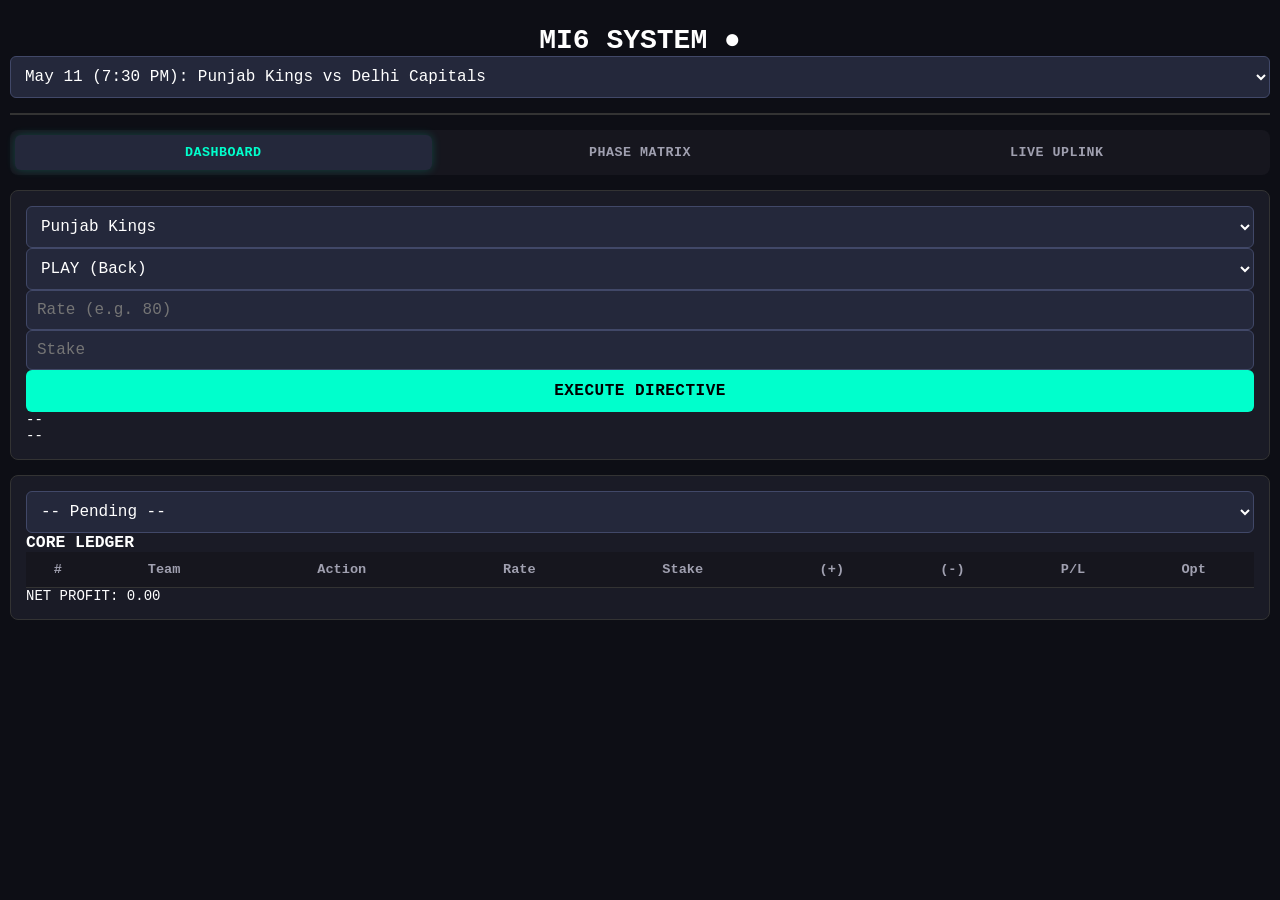
==== commit 4cde741d: "Rename title and update header structure" ====
--- a/index.html
+++ b/index.html
@@ -3,95 +3,101 @@
 <head>
     <meta charset="UTF-8">
     <meta name="viewport" content="width=device-width, initial-scale=1.0, maximum-scale=1.0, user-scalable=no">
-    <title>IPCT Classified Ledger</title>
+    <title>MI6 IPCT Ledger</title>
     <link rel="stylesheet" href="style.css">
 </head>
 <body>
+    <div class="container">
+        <header>
+            <h1>MI6 SYSTEM <span id="connectionStatus">●</span></h1>
+            <select id="matchSelect" onchange="loadSelectedMatch()"></select>
+        </header>
 
-    <header>
-        <h2>IPCT CLASSIFIED LEDGER</h2>
-    </header>
+        <nav class="tabs">
+            <button class="tab-btn active" id="btn-core" onclick="switchTab('core')">DASHBOARD</button>
+            <button class="tab-btn" id="btn-phase" onclick="switchTab('phase')">PHASE MATRIX</button>
+            <button class="tab-btn" id="btn-live" onclick="switchTab('live')">LIVE UPLINK</button>
+        </nav>
 
-    <div class="mission-briefing">
-        <select id="matchSelect" onchange="loadSelectedMatch()"></select>
-    </div>
+        <div id="coreTab" class="tab-content active">
+            <div class="card">
+                <div class="input-group">
+                    <select id="entryTeam"></select>
+                    <select id="entryAction">
+                        <option value="Play">PLAY (Back)</option>
+                        <option value="Eat">EAT (Lay)</option>
+                    </select>
+                </div>
+                <div class="input-group">
+                    <input type="number" id="entryRate" placeholder="Rate (e.g. 80)">
+                    <input type="number" id="entryStake" placeholder="Stake">
+                </div>
+                <button class="btn-primary" id="addBetBtn" onclick="addBet()">EXECUTE DIRECTIVE</button>
+                
+                <div class="preview-box">
+                    <div id="previewTeam1">--</div>
+                    <div id="previewTeam2">--</div>
+                </div>
+            </div>
 
-    <div class="tabs">
-        <button id="btn-core" class="tab-btn active" onclick="switchTab('core')">CORE</button>
-        <button id="btn-phases" class="tab-btn" onclick="switchTab('phases')">PHASES</button>
-        <button id="btn-uplink" class="tab-btn" onclick="switchTab('uplink')">UPLINK</button>
-    </div>
-
-    <div id="coreTab" class="tab-content active">
-        <div class="card">
-            <div class="input-grid">
-                <select id="entryTeam"></select>
-                <select id="entryAction">
-                    <option value="Play">Play (Lagai)</option>
-                    <option value="Eat">Eat (Khai)</option>
-                </select>
-                <input type="number" id="entryRate" placeholder="Rate (e.g. 90)">
-                <input type="number" id="entryStake" placeholder="Stake Amount">
+            <div class="card overflow-x">
+                <div class="table-header">
+                    <select id="finalWinner" onchange="calculateTable()"></select>
+                    <h3>CORE LEDGER</h3>
+                </div>
+                <table>
+                    <thead>
+                        <tr><th>#</th><th>Team</th><th>Action</th><th>Rate</th><th>Stake</th><th>(+)</th><th>(-)</th><th>P/L</th><th>Opt</th></tr>
+                    </thead>
+                    <tbody id="betTableBody"></tbody>
+                </table>
+                <div class="total-bar">NET PROFIT: <span id="totalNetProfit">0.00</span></div>
             </div>
-            
-            <button id="addBetBtn" class="btn-primary" onclick="addBet()">Execute Directive</button>
         </div>
 
-        <div class="card table-container">
-            <table>
-                <thead>
-                    <tr>
-                        <th>#</th>
-                        <th>Target</th>
-                        <th>Action</th>
-                        <th>Rate</th>
-                        <th>Stake</th>
-                        <th>Fav</th>
-                        <th>Opp</th>
-                        <th>Final</th>
-                        <th>Burn</th>
-                    </tr>
-                </thead>
-                <tbody id="betTableBody"></tbody>
-            </table>
+        <div id="phaseTab" class="tab-content">
+            <div class="card">
+                <div class="input-group">
+                    <input type="text" id="fancyPhase" placeholder="Phase (e.g. 6 Over)">
+                    <select id="fancyAction"><option value="Yes">YES</option><option value="No">NO</option></select>
+                </div>
+                <div class="input-group">
+                    <input type="number" id="fancyLine" placeholder="Line">
+                    <input type="number" id="fancyStake" placeholder="Stake">
+                </div>
+                <button class="btn-primary" onclick="addFancyBet()">LOCK PHASE</button>
+            </div>
+
+            <div class="card overflow-x">
+                <div class="input-group">
+                    <input type="text" id="resolvePhase" placeholder="Phase to Resolve">
+                    <input type="number" id="resolveScore" placeholder="Actual Score">
+                    <button class="btn-warning" onclick="resolvePhase()">RESOLVE</button>
+                </div>
+                <table>
+                    <thead>
+                        <tr><th>Phase</th><th>Side</th><th>Line</th><th>Stake</th><th>Status</th><th>P/L</th><th>Opt</th></tr>
+                    </thead>
+                    <tbody id="fancyTableBody"></tbody>
+                </table>
+                <div class="total-bar">PHASE NET: <span id="fancyNetProfit">0.00</span></div>
+            </div>
         </div>
 
-        <div class="card resolution-box">
-            <select id="finalWinner" onchange="calculateTable()"></select>
-            <div class="net-profit-box">
-                CORE NET: <span id="totalNetProfit" class="neutral">0.00</span>
+        <div id="liveTab" class="tab-content">
+            <div class="card">
+                <div id="liveScoreBox">
+                    <div style="text-align:center; padding:20px; color:var(--text-muted);">
+                        > AWAITING MANUAL INITIALIZATION...
+                        <button onclick="updateManualDisplay()" class="btn-primary" style="margin-top:10px;">START TRACKING</button>
+                    </div>
+                </div>
+            </div>
+            <div class="card" style="margin-top: 15px;">
+                <div id="aiPredictionBox">> ORACLE STANDBY...</div>
             </div>
         </div>
     </div>
-
-    <div id="phasesTab" class="tab-content">
-        <div class="card">
-            <div style="text-align:center; color: var(--text-muted); padding: 20px;">
-                > PHASE TRACKING MODULE STANDBY
-            </div>
-        </div>
-    </div>
-
-    <div id="uplinkTab" class="tab-content">
-        
-        <div class="uplink-card" style="border-color: #00ffcc;">
-            <div class="uplink-title" style="color: #00ffcc;">LIVE FIELD TELEMETRY</div>
-            <div id="liveScoreBox">
-                > AWAITING UPLINK INITIATION...
-            </div>
-        </div>
-
-        <div class="uplink-card" style="border-color: #8a2be2;">
-            <div class="uplink-title" style="color: #cda2ff;">IPCT QUANTUM ORACLE (AI)</div>
-            <div id="aiPredictionBox" style="margin-bottom: 20px;">
-                > ORACLE ENGINE STANDBY...
-            </div>
-            
-            <button class="btn-purple" onclick="establishUplink()">ENGAGE SECURE UPLINK</button>
-        </div>
-
-    </div>
-
     <script src="app.js"></script>
 </body>
 </html>
--- a/style.css
+++ b/style.css
@@ -1,128 +1,80 @@
 :root {
-    --app-bg: #0b0e14;
-    --card-bg: #161b22;
-    --primary: #00e676;
-    --primary-dark: #00c853;
-    --text-main: #ffffff;
-    --text-muted: #8b949e;
+    --bg-color: #0d0e15;
+    --card-bg: #1a1b26;
+    --primary: #00ffcc;
     --danger: #ff4444;
     --warning: #ffbb33;
-    --purple: #9c27b0;
-    --purple-light: #e1bee7;
-    --info: #33b5e5;
-    --border: #30363d;
-    --input-bg: #0d1117;
+    --purple: #8a2be2;
+    --text-main: #ffffff;
+    --text-muted: #a0a0b0;
 }
 
 * {
     box-sizing: border-box;
     margin: 0;
     padding: 0;
-    font-family: 'Courier New', monospace;
-    -webkit-tap-highlight-color: transparent;
+    font-family: 'Courier New', Courier, monospace;
 }
 
 body {
-    background: var(--app-bg);
+    background-color: var(--bg-color);
     color: var(--text-main);
-    padding-top: 75px;
-    padding-bottom: 40px;
+    padding: 10px;
     font-size: 14px;
 }
 
-/* =========================================
-   HEADER
-========================================= */
-
 header {
-    position: fixed;
-    top: 0;
-    left: 0;
-    width: 100%;
-    height: 65px;
-    background: rgba(11,14,20,0.96);
-    backdrop-filter: blur(10px);
-    border-bottom: 1px solid #202630;
-    display: flex;
-    align-items: center;
-    justify-content: center;
-    z-index: 9999;
+    text-align: center;
+    padding: 15px 0;
+    border-bottom: 2px solid #333;
+    margin-bottom: 15px;
 }
 
-header h2 {
-    color: white;
-    font-size: 1.3rem;
-    letter-spacing: 2px;
-    font-weight: 700;
+h2 {
+    font-size: 1.2rem;
+    color: #fff;
+    letter-spacing: 1px;
 }
 
-/* =========================================
-   MAIN
-========================================= */
-
-.app-container {
+select, input {
     width: 100%;
-    max-width: 620px;
-    margin: auto;
-    padding: 14px;
+    background-color: #24283b;
+    color: #fff;
+    border: 1px solid #414868;
+    padding: 10px;
+    border-radius: 6px;
+    outline: none;
+    font-size: 1rem;
 }
 
-/* =========================================
-   MATCH SELECT
-========================================= */
-
 .mission-briefing {
-    margin-bottom: 18px;
+    margin-bottom: 15px;
 }
-
-select,
-input {
-    width: 100%;
-    height: 54px;
-    border-radius: 12px;
-    border: 1px solid var(--border);
-    background: #141923;
-    color: white;
-    padding: 0 15px;
-    font-size: 15px;
-    outline: none;
-}
-
-select:focus,
-input:focus {
-    border-color: var(--primary);
-    box-shadow: 0 0 0 2px rgba(0,230,118,0.15);
-}
-
-/* =========================================
-   TABS
-========================================= */
 
 .tabs {
     display: flex;
-    gap: 10px;
-    margin-bottom: 18px;
+    justify-content: space-between;
+    margin-bottom: 15px;
+    background: #16161e;
+    border-radius: 8px;
+    padding: 5px;
 }
 
 .tab-btn {
     flex: 1;
-    height: 52px;
+    background: transparent;
+    color: var(--text-muted);
     border: none;
-    border-radius: 12px;
-    background: #161b22;
-    color: var(--text-muted);
-    font-weight: 700;
-    letter-spacing: 1px;
-    cursor: pointer;
-    transition: 0.2s ease;
-    font-size: 0.9rem;
+    padding: 10px;
+    font-weight: bold;
+    border-radius: 6px;
+    transition: 0.3s;
 }
 
 .tab-btn.active {
-    background: rgba(0,230,118,0.08);
+    background: #24283b;
     color: var(--primary);
-    border: 1px solid rgba(0,230,118,0.25);
-    box-shadow: 0 0 18px rgba(0,230,118,0.08);
+    box-shadow: 0 0 10px rgba(0, 255, 204, 0.2);
 }
 
 .tab-content {
@@ -133,341 +85,114 @@
     display: block;
 }
 
-/* =========================================
-   LIVE EXPOSURE
-========================================= */
-
-.live-preview {
-    background: linear-gradient(145deg,#13231a,#0f1713);
-    border: 1px solid rgba(0,230,118,0.3);
-    border-radius: 18px;
-    padding: 18px;
-    margin-bottom: 18px;
-    position: sticky;
-    top: 78px;
-    z-index: 100;
-    box-shadow: 0 10px 30px rgba(0,0,0,0.45);
+.card {
+    background-color: var(--card-bg);
+    border: 1px solid #333;
+    border-radius: 8px;
+    padding: 15px;
+    margin-bottom: 15px;
 }
-
-.live-preview::before {
-    content: "";
-    position: absolute;
-    left: 0;
-    top: 15px;
-    bottom: 15px;
-    width: 4px;
-    border-radius: 5px;
-    background: var(--primary);
-}
-
-.live-preview p {
-    color: var(--primary);
-    font-size: 0.8rem;
-    letter-spacing: 1px;
-    margin-bottom: 12px;
-    margin-left: 10px;
-    font-weight: bold;
-}
-
-.preview-teams {
-    display: flex;
-    flex-direction: column;
-    gap: 10px;
-    margin-left: 10px;
-}
-
-.preview-teams span {
-    font-size: 1.2rem;
-    font-weight: bold;
-}
-
-/* =========================================
-   CARDS
-========================================= */
-
-.card,
-.uplink-card {
-    background: var(--card-bg);
-    border: 1px solid #232a34;
-    border-radius: 18px;
-    padding: 18px;
-    margin-bottom: 18px;
-    box-shadow: 0 10px 30px rgba(0,0,0,0.35);
-}
-
-/* =========================================
-   INPUT GRID
-========================================= */
 
 .input-grid {
     display: grid;
     grid-template-columns: 1fr 1fr;
-    gap: 14px;
-    margin-bottom: 18px;
+    gap: 10px;
+    margin-bottom: 15px;
 }
 
-.field label {
-    display: block;
-    color: var(--text-muted);
-    margin-bottom: 7px;
-    font-size: 0.75rem;
+button {
+    cursor: pointer;
     font-weight: bold;
-    letter-spacing: 1px;
-}
-
-/* =========================================
-   BUTTONS
-========================================= */
-
-button {
-    width: 100%;
-    height: 54px;
-    border: none;
-    border-radius: 14px;
-    font-weight: 800;
-    letter-spacing: 1px;
-    font-size: 0.95rem;
-    cursor: pointer;
-    transition: 0.15s ease;
-}
-
-button:active {
-    transform: scale(0.98);
+    letter-spacing: 0.5px;
 }
 
 .btn-primary {
-    background: linear-gradient(90deg,#00e676,#00c853);
-    color: black;
-    box-shadow: 0 0 20px rgba(0,230,118,0.2);
+    width: 100%;
+    background-color: var(--primary);
+    color: #000;
+    border: none;
+    padding: 12px;
+    border-radius: 6px;
+    font-size: 1rem;
 }
 
-.btn-danger {
-    background: linear-gradient(90deg,#ff4444,#ff1744);
-    color: white;
+.btn-purple {
+    width: 100%;
+    background-color: var(--purple);
+    color: #fff;
+    border: none;
+    padding: 14px;
+    border-radius: 8px;
+    font-weight: 900;
+    font-size: 1.1rem;
+    text-transform: uppercase;
+    box-shadow: 0 0 15px rgba(138,43,226,0.4);
 }
-
-.btn-warning {
-    background: linear-gradient(90deg,#ffbb33,#ff9800);
-    color: black;
-}
-
-.btn-ai {
-    background: linear-gradient(90deg,#8e24aa,#ba68c8);
-    color: white;
-    box-shadow: 0 0 20px rgba(156,39,176,0.25);
-}
-
-.bottom-actions {
-    margin-top: 15px;
-}
-
-/* =========================================
-   TABLE
-========================================= */
 
 .table-container {
     overflow-x: auto;
+    padding: 0;
 }
 
 table {
     width: 100%;
-    min-width: 720px;
     border-collapse: collapse;
+    font-size: 0.85rem;
+    text-align: center;
+}
+
+th, td {
+    padding: 10px 5px;
+    border-bottom: 1px solid #333;
 }
 
 th {
+    background-color: #16161e;
     color: var(--text-muted);
-    font-size: 0.72rem;
-    text-transform: uppercase;
-    padding: 12px;
-    border-bottom: 1px solid #28303a;
-    background: #141923;
 }
 
-td {
-    padding: 13px 12px;
-    border-bottom: 1px solid #202630;
-    font-size: 0.92rem;
+.neutral { color: var(--text-muted); }
+
+.resolution-box {
+    text-align: center;
 }
 
-.action-btns {
-    display: flex;
-    gap: 8px;
+.net-profit-box {
+    font-size: 1.2rem;
+    font-weight: bold;
+    margin-top: 15px;
+    background: #16161e;
+    padding: 15px;
+    border-radius: 6px;
+    border: 1px solid #333;
 }
 
-.action-btns button {
-    height: 36px;
-    font-size: 0.75rem;
-    border-radius: 8px;
-    padding: 0 10px;
+/* SATELLITE UPLINK CSS */
+.uplink-card {
+    background: #1a1b26;
+    border: 1px solid #333;
+    border-radius: 10px;
+    padding: 15px;
+    margin-bottom: 20px;
+    min-height: 120px; 
+    height: auto; 
+    overflow: visible; 
+    box-shadow: 0 4px 6px rgba(0,0,0,0.3);
 }
 
-/* =========================================
-   NET BOX
-========================================= */
-
-.net-profit-box {
-    margin-top: 16px;
-    background: #121720;
-    border: 1px solid #232a34;
-    border-radius: 14px;
-    padding: 16px;
-    font-weight: bold;
-    display: flex;
-    justify-content: space-between;
-    align-items: center;
-    font-size: 1rem;
+.uplink-title {
+    font-weight: 800;
+    margin-bottom: 12px;
+    text-transform: uppercase;
+    letter-spacing: 1px;
+    font-size: 0.95rem;
+    border-bottom: 1px solid rgba(255,255,255,0.1);
+    padding-bottom: 8px;
 }
 
-/* =========================================
-   COLORS
-========================================= */
-
-.positive {
-    color: var(--primary) !important;
-    font-weight: bold;
+#liveScoreBox, #aiPredictionBox {
+    font-family: 'Courier New', monospace;
+    line-height: 1.6;
+    word-wrap: break-word; 
+    white-space: normal;
 }
-
-.negative {
-    color: var(--danger) !important;
-    font-weight: bold;
-}
-
-.neutral {
-    color: white !important;
-}
-
-/* =========================================
-   UPLINK
-========================================= */
-
-.uplink-title {
-    font-size: 0.95rem;
-    font-weight: bold;
-    margin-bottom: 14px;
-    letter-spacing: 1px;
-}
-
-#liveScoreBox,
-#aiPredictionBox {
-    background: rgba(0,0,0,0.45);
-    border: 1px solid #232a34;
-    border-radius: 12px;
-    padding: 16px;
-    font-family: monospace;
-    line-height: 1.6;
-    word-break: break-word;
-}
-
-/* =========================================
-   RADAR UI
-========================================= */
-
-.radar-box {
-    background: #000;
-    border: 1px solid var(--primary);
-    border-radius: 12px;
-    padding: 12px;
-    margin-top: 14px;
-}
-
-.radar-title {
-    display: flex;
-    justify-content: space-between;
-    color: var(--primary);
-    font-size: 0.75rem;
-    margin-bottom: 12px;
-    letter-spacing: 1px;
-}
-
-.radar-status {
-    color: red;
-    animation: pulse 1s infinite;
-}
-
-.ball-history {
-    display: flex;
-    gap: 6px;
-}
-
-.ball-marker {
-    width: 32px;
-    height: 32px;
-    border-radius: 50%;
-    background: #333;
-    display: flex;
-    align-items: center;
-    justify-content: center;
-    font-size: 0.8rem;
-    font-weight: bold;
-    color: white;
-}
-
-.ball-dot {
-    background: #555;
-}
-
-.ball-four {
-    background: #33b5e5;
-    color: black;
-}
-
-.ball-six {
-    background: #9c27b0;
-}
-
-.ball-wicket {
-    background: #ff4444;
-}
-
-.ball-anim {
-    animation: slideIn 0.4s ease;
-}
-
-@keyframes slideIn {
-    from {
-        transform: translateX(15px);
-        opacity: 0;
-    }
-    to {
-        transform: translateX(0);
-        opacity: 1;
-    }
-}
-
-@keyframes pulse {
-    0% { opacity: 1; }
-    50% { opacity: 0.3; }
-    100% { opacity: 1; }
-}
-
-/* =========================================
-   MOBILE
-========================================= */
-
-@media(max-width:600px) {
-
-    body {
-        font-size: 13px;
-    }
-
-    .input-grid {
-        grid-template-columns: 1fr;
-    }
-
-    .preview-teams span {
-        font-size: 1rem;
-    }
-
-    .live-preview {
-        top: 72px;
-    }
-
-    header h2 {
-        font-size: 1.05rem;
-    }
-
-    .tab-btn {
-        font-size: 0.75rem;
-    }
-}
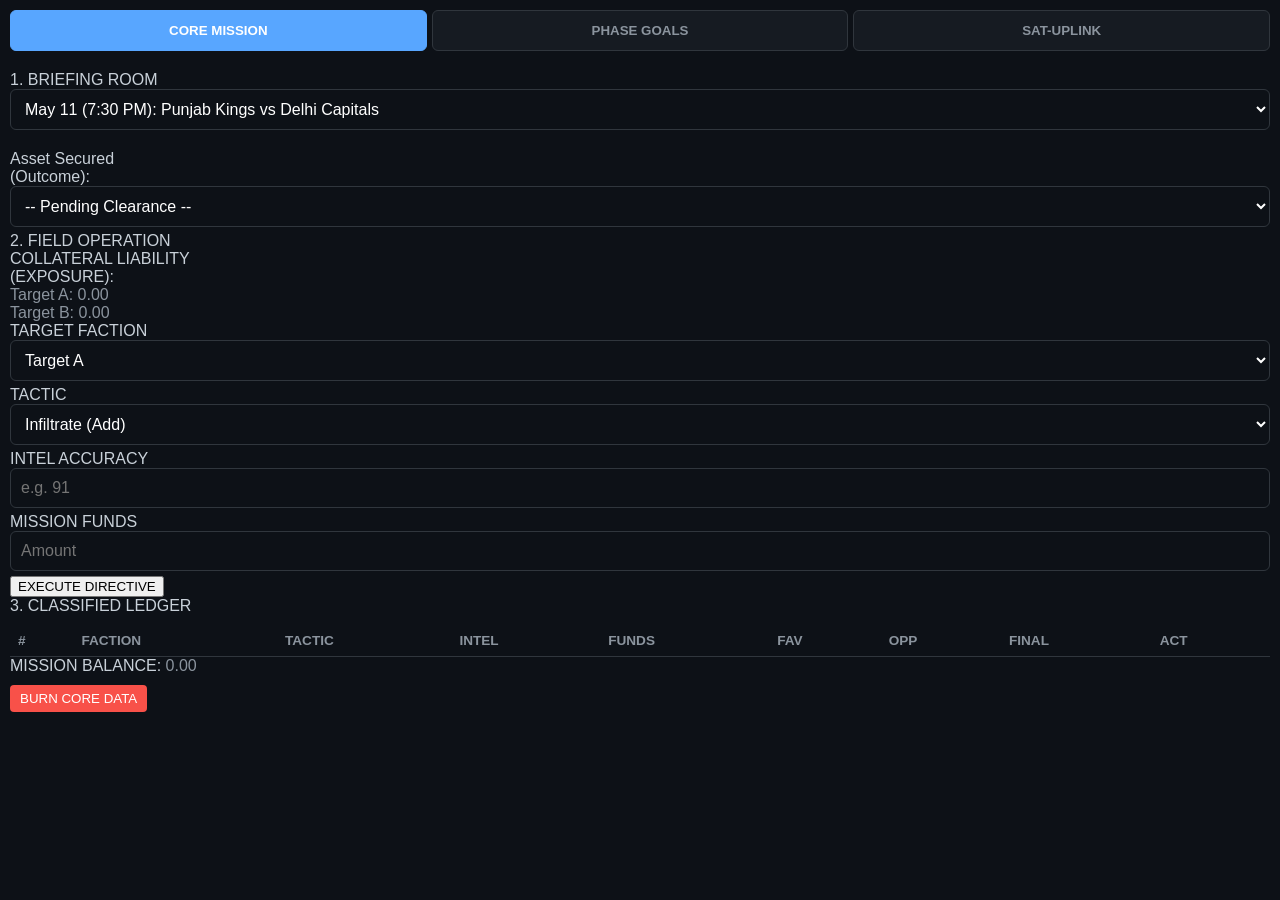
==== commit 634c4934: "Rename title and update tab structure in HTML" ====
--- a/index.html
+++ b/index.html
@@ -3,101 +3,120 @@
 <head>
     <meta charset="UTF-8">
     <meta name="viewport" content="width=device-width, initial-scale=1.0, maximum-scale=1.0, user-scalable=no">
-    <title>MI6 IPCT Ledger</title>
+    <title>MI6 Classified Ledger</title>
     <link rel="stylesheet" href="style.css">
 </head>
 <body>
-    <div class="container">
-        <header>
-            <h1>MI6 SYSTEM <span id="connectionStatus">●</span></h1>
-            <select id="matchSelect" onchange="loadSelectedMatch()"></select>
-        </header>
 
-        <nav class="tabs">
-            <button class="tab-btn active" id="btn-core" onclick="switchTab('core')">DASHBOARD</button>
-            <button class="tab-btn" id="btn-phase" onclick="switchTab('phase')">PHASE MATRIX</button>
-            <button class="tab-btn" id="btn-live" onclick="switchTab('live')">LIVE UPLINK</button>
-        </nav>
+    <div class="tabs">
+        <button id="btn-core" class="tab-btn active" onclick="switchTab('core')">CORE MISSION</button>
+        <button id="btn-phases" class="tab-btn" onclick="switchTab('phases')">PHASE GOALS</button>
+        <button id="btn-uplink" class="tab-btn" onclick="switchTab('uplink')">SAT-UPLINK</button>
+    </div>
 
-        <div id="coreTab" class="tab-content active">
-            <div class="card">
-                <div class="input-group">
-                    <select id="entryTeam"></select>
-                    <select id="entryAction">
-                        <option value="Play">PLAY (Back)</option>
-                        <option value="Eat">EAT (Lay)</option>
+    <div id="coreTab" class="tab-content active">
+        
+        <div class="section-card">
+            <div class="section-header">1. BRIEFING ROOM</div>
+            <select id="matchSelect" class="mi-input" onchange="loadSelectedMatch()"></select>
+            
+            <div class="input-row" style="margin-top: 15px;">
+                <div class="label-text">Asset Secured<br>(Outcome):</div>
+                <select id="finalWinner" class="mi-input" onchange="calculateTable()"></select>
+            </div>
+        </div>
+
+        <div class="section-card">
+            <div class="section-header">2. FIELD OPERATION</div>
+            
+            <div class="exposure-box">
+                <div class="exposure-title">COLLATERAL LIABILITY<br>(EXPOSURE):</div>
+                <div id="previewTeam1" class="exposure-team neutral">Target A: 0.00</div>
+                <div id="previewTeam2" class="exposure-team neutral">Target B: 0.00</div>
+            </div>
+
+            <div class="input-grid">
+                <div>
+                    <label>TARGET FACTION</label>
+                    <select id="entryTeam" class="mi-input"></select>
+                </div>
+                <div>
+                    <label>TACTIC</label>
+                    <select id="entryAction" class="mi-input">
+                        <option value="Play">Infiltrate (Add)</option>
+                        <option value="Eat">Exfiltrate (Eat)</option>
                     </select>
                 </div>
-                <div class="input-group">
-                    <input type="number" id="entryRate" placeholder="Rate (e.g. 80)">
-                    <input type="number" id="entryStake" placeholder="Stake">
+                <div>
+                    <label>INTEL ACCURACY</label>
+                    <input type="number" id="entryRate" class="mi-input" placeholder="e.g. 91">
                 </div>
-                <button class="btn-primary" id="addBetBtn" onclick="addBet()">EXECUTE DIRECTIVE</button>
-                
-                <div class="preview-box">
-                    <div id="previewTeam1">--</div>
-                    <div id="previewTeam2">--</div>
+                <div>
+                    <label>MISSION FUNDS</label>
+                    <input type="number" id="entryStake" class="mi-input" placeholder="Amount">
                 </div>
             </div>
+            
+            <button id="addBetBtn" class="btn-green" onclick="addBet()">EXECUTE DIRECTIVE</button>
+        </div>
 
-            <div class="card overflow-x">
-                <div class="table-header">
-                    <select id="finalWinner" onchange="calculateTable()"></select>
-                    <h3>CORE LEDGER</h3>
-                </div>
+        <div class="section-card">
+            <div class="section-header">3. CLASSIFIED LEDGER</div>
+            <div class="table-container">
                 <table>
                     <thead>
-                        <tr><th>#</th><th>Team</th><th>Action</th><th>Rate</th><th>Stake</th><th>(+)</th><th>(-)</th><th>P/L</th><th>Opt</th></tr>
+                        <tr>
+                            <th>#</th>
+                            <th>FACTION</th>
+                            <th>TACTIC</th>
+                            <th>INTEL</th>
+                            <th>FUNDS</th>
+                            <th>FAV</th>
+                            <th>OPP</th>
+                            <th>FINAL</th>
+                            <th>ACT</th>
+                        </tr>
                     </thead>
                     <tbody id="betTableBody"></tbody>
                 </table>
-                <div class="total-bar">NET PROFIT: <span id="totalNetProfit">0.00</span></div>
+            </div>
+            
+            <div class="mission-balance">
+                MISSION BALANCE: <span id="totalNetProfit" class="neutral">0.00</span>
+            </div>
+            <button class="btn-danger" style="margin-top: 10px;" onclick="clearBets()">BURN CORE DATA</button>
+        </div>
+    </div>
+
+    <div id="phasesTab" class="tab-content">
+        <div class="section-card">
+            <div class="section-header" style="color: #aaa;">PHASE TRACKING STANDBY</div>
+            <p style="color: #666; font-size: 0.9rem; text-align: center; margin-top: 15px;">Awaiting Phase Intel...</p>
+        </div>
+    </div>
+
+    <div id="uplinkTab" class="tab-content">
+        
+        <div class="section-card" style="border: 1px solid #00e676;">
+            <div class="uplink-header" style="color: #00e676;">LIVE FIELD TELEMETRY</div>
+            <p class="uplink-desc">Ping secure satellite node for real-time match scores.</p>
+            <div id="liveScoreBox" class="console-box">
+                > AWAITING UPLINK INITIATION...
             </div>
         </div>
 
-        <div id="phaseTab" class="tab-content">
-            <div class="card">
-                <div class="input-group">
-                    <input type="text" id="fancyPhase" placeholder="Phase (e.g. 6 Over)">
-                    <select id="fancyAction"><option value="Yes">YES</option><option value="No">NO</option></select>
-                </div>
-                <div class="input-group">
-                    <input type="number" id="fancyLine" placeholder="Line">
-                    <input type="number" id="fancyStake" placeholder="Stake">
-                </div>
-                <button class="btn-primary" onclick="addFancyBet()">LOCK PHASE</button>
+        <div class="section-card" style="border: 1px solid #b366ff;">
+            <div class="uplink-header" style="color: #b366ff;">MI6 QUANTUM ORACLE (AI)</div>
+            <p class="uplink-desc">Activate AI to predict outcome probabilities based on intercept data.</p>
+            <div id="aiPredictionBox" class="console-box">
+                > ORACLE ENGINE STANDBY...
             </div>
-
-            <div class="card overflow-x">
-                <div class="input-group">
-                    <input type="text" id="resolvePhase" placeholder="Phase to Resolve">
-                    <input type="number" id="resolveScore" placeholder="Actual Score">
-                    <button class="btn-warning" onclick="resolvePhase()">RESOLVE</button>
-                </div>
-                <table>
-                    <thead>
-                        <tr><th>Phase</th><th>Side</th><th>Line</th><th>Stake</th><th>Status</th><th>P/L</th><th>Opt</th></tr>
-                    </thead>
-                    <tbody id="fancyTableBody"></tbody>
-                </table>
-                <div class="total-bar">PHASE NET: <span id="fancyNetProfit">0.00</span></div>
-            </div>
+            
+            <button class="btn-purple" onclick="establishUplink()">ESTABLISH SECURE UPLINK</button>
         </div>
 
-        <div id="liveTab" class="tab-content">
-            <div class="card">
-                <div id="liveScoreBox">
-                    <div style="text-align:center; padding:20px; color:var(--text-muted);">
-                        > AWAITING MANUAL INITIALIZATION...
-                        <button onclick="updateManualDisplay()" class="btn-primary" style="margin-top:10px;">START TRACKING</button>
-                    </div>
-                </div>
-            </div>
-            <div class="card" style="margin-top: 15px;">
-                <div id="aiPredictionBox">> ORACLE STANDBY...</div>
-            </div>
-        </div>
     </div>
+
     <script src="app.js"></script>
 </body>
 </html>
--- a/style.css
+++ b/style.css
@@ -1,198 +1,60 @@
 :root {
-    --bg-color: #0d0e15;
-    --card-bg: #1a1b26;
-    --primary: #00ffcc;
-    --danger: #ff4444;
-    --warning: #ffbb33;
-    --purple: #8a2be2;
-    --text-main: #ffffff;
-    --text-muted: #a0a0b0;
+    --bg: #0d1117;
+    --card-bg: #161b22;
+    --primary: #58a6ff;
+    --warning: #d29922;
+    --danger: #f85149;
+    --text: #c9d1d9;
+    --text-muted: #8b949e;
+    --border: #30363d;
 }
 
-* {
-    box-sizing: border-box;
-    margin: 0;
-    padding: 0;
-    font-family: 'Courier New', Courier, monospace;
-}
+* { box-sizing: border-box; -webkit-tap-highlight-color: transparent; }
+body { background: var(--bg); color: var(--text); font-family: -apple-system, sans-serif; margin: 0; padding: 10px; }
+.container { max-width: 500px; margin: auto; }
 
-body {
-    background-color: var(--bg-color);
-    color: var(--text-main);
-    padding: 10px;
-    font-size: 14px;
-}
+header { display: flex; justify-content: space-between; align-items: center; margin-bottom: 15px; }
+h1 { font-size: 1.2rem; color: var(--primary); margin: 0; }
+select, input { background: #0d1117; color: #fff; border: 1px solid var(--border); padding: 10px; border-radius: 6px; width: 100%; font-size: 1rem; margin-bottom: 5px; }
 
-header {
-    text-align: center;
-    padding: 15px 0;
-    border-bottom: 2px solid #333;
-    margin-bottom: 15px;
-}
+.tabs { display: flex; gap: 5px; margin-bottom: 15px; position: sticky; top: 0; z-index: 100; background: var(--bg); padding-bottom: 5px; }
+.tab-btn { flex: 1; padding: 12px 5px; background: var(--card-bg); border: 1px solid var(--border); color: var(--text-muted); font-weight: bold; border-radius: 6px; cursor: pointer; }
+.tab-btn.active { background: var(--primary); color: #fff; border-color: var(--primary); }
+.tab-content { display: none; }
+.tab-content.active { display: block; }
 
-h2 {
-    font-size: 1.2rem;
-    color: #fff;
-    letter-spacing: 1px;
-}
+.card { background: var(--card-bg); border: 1px solid var(--border); border-radius: 8px; padding: 15px; margin-bottom: 10px; }
+.input-group { display: flex; gap: 10px; margin-bottom: 10px; }
+.btn-primary { background: var(--primary); color: white; border: none; padding: 15px; width: 100%; border-radius: 6px; font-weight: bold; cursor: pointer; font-size: 1rem; }
+.btn-warning { background: var(--warning); border: none; padding: 10px; border-radius: 4px; color: black; font-weight: bold; }
+.btn-danger { background: var(--danger); border: none; padding: 6px 10px; border-radius: 4px; color: white; }
 
-select, input {
-    width: 100%;
-    background-color: #24283b;
-    color: #fff;
-    border: 1px solid #414868;
-    padding: 10px;
-    border-radius: 6px;
-    outline: none;
-    font-size: 1rem;
-}
+.preview-box { display: flex; justify-content: space-between; margin-top: 15px; font-weight: bold; font-size: 1.1rem; }
+.positive { color: #3fb950; } .negative { color: #f85149; } .neutral { color: var(--text-muted); }
 
-.mission-briefing {
-    margin-bottom: 15px;
-}
+table { width: 100%; border-collapse: collapse; margin-top: 10px; font-size: 0.85rem; min-width: 400px; }
+th { text-align: left; color: var(--text-muted); border-bottom: 1px solid var(--border); padding: 8px; }
+td { padding: 8px; border-bottom: 1px solid var(--border); }
+.overflow-x { overflow-x: auto; }
+.total-bar { margin-top: 15px; text-align: right; font-weight: bold; font-size: 1.2rem; border-top: 1px solid var(--border); padding-top: 10px; }
 
-.tabs {
-    display: flex;
-    justify-content: space-between;
-    margin-bottom: 15px;
-    background: #16161e;
-    border-radius: 8px;
-    padding: 5px;
-}
+/* Manual Entry UI */
+.radar-box { background: #0d1117; padding: 12px; border-radius: 8px; margin: 15px 0; border: 1px solid #333; }
+.ball-history { display: flex; gap: 8px; justify-content: center; overflow-x: auto; }
+.ball-marker { min-width: 34px; height: 34px; border-radius: 50%; display: flex; align-items: center; justify-content: center; font-weight: bold; font-size: 0.8rem; }
+.ball-dot { background: #333; border: 1px solid #444; }
+.ball-four { background: #f44336; border: 1px solid #ff7961; }
+.ball-six { background: #9c27b0; border: 1px solid #d05ce3; }
+.ball-wicket { background: #d29922; border: 1px solid #ffc947; color: #000; }
 
-.tab-btn {
-    flex: 1;
-    background: transparent;
-    color: var(--text-muted);
-    border: none;
-    padding: 10px;
-    font-weight: bold;
-    border-radius: 6px;
-    transition: 0.3s;
-}
+.manual-grid { display: grid; grid-template-columns: repeat(5, 1fr); gap: 8px; margin-top: 15px; }
+.m-btn { padding: 20px 0; background: #222; color: #fff; border: 1px solid #444; border-radius: 8px; font-weight: bold; font-size: 1.1rem; }
+.m-btn:active { background: #444; transform: scale(0.95); }
+.m-btn.wicket { background: var(--warning); color: #000; border: none; }
+.m-btn.extra { background: #2196f3; color: #fff; border: none; }
+.m-btn.undo { background: var(--danger); color: #fff; border: none; font-size: 1.4rem; }
 
-.tab-btn.active {
-    background: #24283b;
-    color: var(--primary);
-    box-shadow: 0 0 10px rgba(0, 255, 204, 0.2);
-}
-
-.tab-content {
-    display: none;
-}
-
-.tab-content.active {
-    display: block;
-}
-
-.card {
-    background-color: var(--card-bg);
-    border: 1px solid #333;
-    border-radius: 8px;
-    padding: 15px;
-    margin-bottom: 15px;
-}
-
-.input-grid {
-    display: grid;
-    grid-template-columns: 1fr 1fr;
-    gap: 10px;
-    margin-bottom: 15px;
-}
-
-button {
-    cursor: pointer;
-    font-weight: bold;
-    letter-spacing: 0.5px;
-}
-
-.btn-primary {
-    width: 100%;
-    background-color: var(--primary);
-    color: #000;
-    border: none;
-    padding: 12px;
-    border-radius: 6px;
-    font-size: 1rem;
-}
-
-.btn-purple {
-    width: 100%;
-    background-color: var(--purple);
-    color: #fff;
-    border: none;
-    padding: 14px;
-    border-radius: 8px;
-    font-weight: 900;
-    font-size: 1.1rem;
-    text-transform: uppercase;
-    box-shadow: 0 0 15px rgba(138,43,226,0.4);
-}
-
-.table-container {
-    overflow-x: auto;
-    padding: 0;
-}
-
-table {
-    width: 100%;
-    border-collapse: collapse;
-    font-size: 0.85rem;
-    text-align: center;
-}
-
-th, td {
-    padding: 10px 5px;
-    border-bottom: 1px solid #333;
-}
-
-th {
-    background-color: #16161e;
-    color: var(--text-muted);
-}
-
-.neutral { color: var(--text-muted); }
-
-.resolution-box {
-    text-align: center;
-}
-
-.net-profit-box {
-    font-size: 1.2rem;
-    font-weight: bold;
-    margin-top: 15px;
-    background: #16161e;
-    padding: 15px;
-    border-radius: 6px;
-    border: 1px solid #333;
-}
-
-/* SATELLITE UPLINK CSS */
-.uplink-card {
-    background: #1a1b26;
-    border: 1px solid #333;
-    border-radius: 10px;
-    padding: 15px;
-    margin-bottom: 20px;
-    min-height: 120px; 
-    height: auto; 
-    overflow: visible; 
-    box-shadow: 0 4px 6px rgba(0,0,0,0.3);
-}
-
-.uplink-title {
-    font-weight: 800;
-    margin-bottom: 12px;
-    text-transform: uppercase;
-    letter-spacing: 1px;
-    font-size: 0.95rem;
-    border-bottom: 1px solid rgba(255,255,255,0.1);
-    padding-bottom: 8px;
-}
-
-#liveScoreBox, #aiPredictionBox {
-    font-family: 'Courier New', monospace;
-    line-height: 1.6;
-    word-wrap: break-word; 
-    white-space: normal;
-}
+.proj-grid { display: grid; grid-template-columns: 1fr 1fr; gap: 10px; }
+.proj-card { background: rgba(255,255,255,0.05); padding: 12px; border-radius: 6px; border-left: 4px solid var(--primary); }
+.proj-label { font-size: 0.75rem; color: var(--text-muted); display: block; margin-bottom: 4px; }
+.proj-val { color: #fff; font-weight: bold; font-size: 1.2rem; }
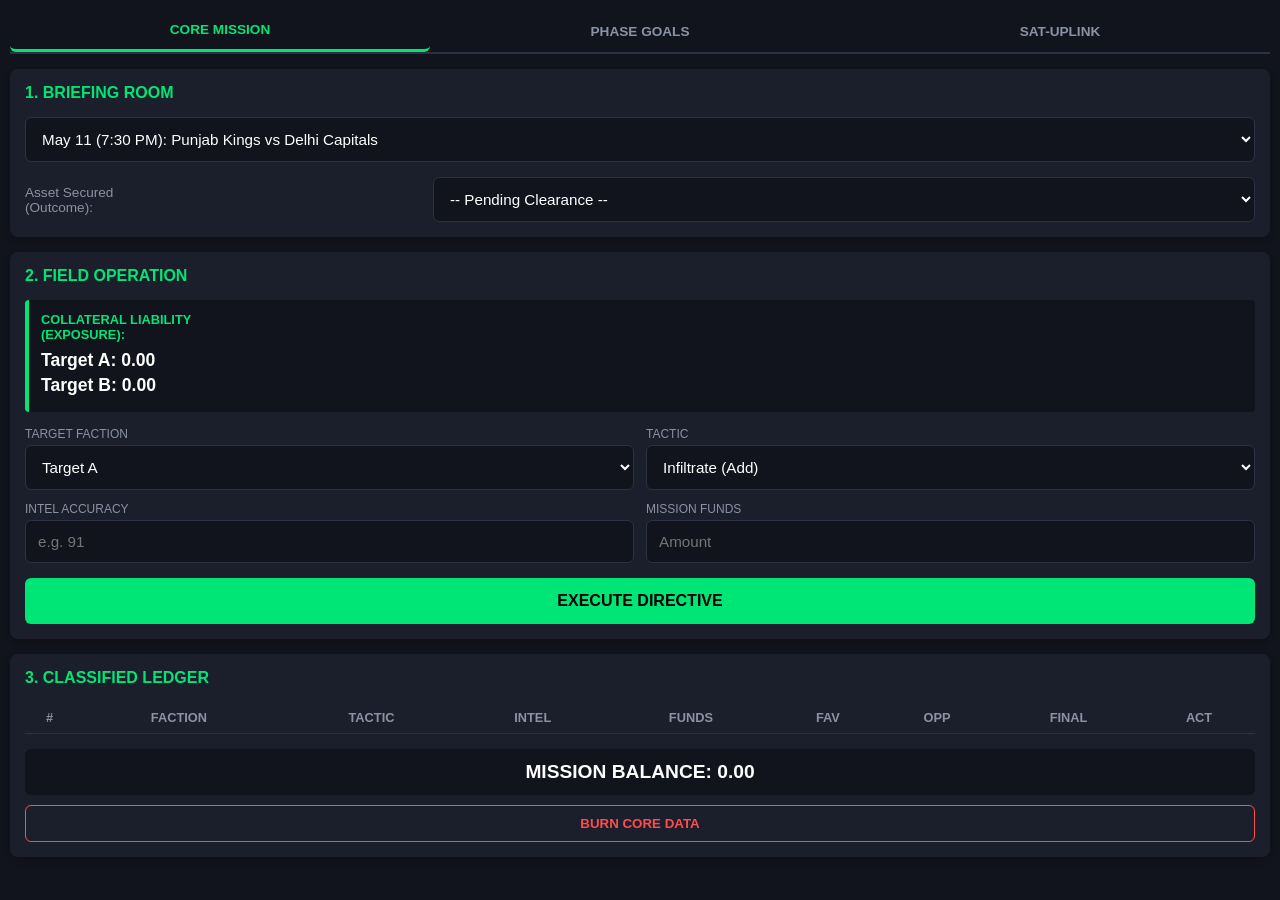
==== commit 9548457e: "Implement phase tracking UI with input fields Added a phase tracking section with options for phase " ====
--- a/index.html
+++ b/index.html
@@ -90,8 +90,54 @@
 
     <div id="phasesTab" class="tab-content">
         <div class="section-card">
-            <div class="section-header" style="color: #aaa;">PHASE TRACKING STANDBY</div>
-            <p style="color: #666; font-size: 0.9rem; text-align: center; margin-top: 15px;">Awaiting Phase Intel...</p>
+            
+            <div class="phase-intel-card" id="phaseIntel" style="background: #1b1e2b; padding: 12px; border-radius: 6px; border-left: 3px solid #b366ff; margin-bottom: 15px;">
+                <div style="color: #b366ff; font-weight: bold; margin-bottom: 5px;">> PHASE TRACKING STANDBY</div>
+                <div style="color: #8b92a5; font-size: 0.85rem;">Awaiting Phase Intel from Uplink...</div>
+            </div>
+
+            <div class="phase-entry-card" style="background: rgba(255,255,255,0.03); padding: 15px; border-radius: 6px; border: 1px solid #2c3145;">
+                <h4 style="color: #00e676; margin-top: 0; margin-bottom: 12px; font-size: 0.95rem;">> LOG SESSION DIRECTIVE</h4>
+                
+                <select id="phaseType" style="width: 100%; margin-bottom: 10px; padding: 10px; background: #0f111a; color: #fff; border: 1px solid #2c3145; border-radius: 4px;">
+                    <option value="6 Overs">6 Overs</option>
+                    <option value="10 Overs">10 Overs</option>
+                    <option value="15 Overs">15 Overs</option>
+                    <option value="20 Overs">20 Overs</option>
+                    <option value="Fall of Wicket">Fall of Wicket</option>
+                </select>
+                
+                <div style="display: flex; gap: 10px; margin-bottom: 10px;">
+                    <input type="number" id="phaseRuns" placeholder="Target Runs (e.g. 52)" style="width: 50%; padding: 10px; background: #0f111a; color: #fff; border: 1px solid #2c3145; border-radius: 4px;">
+                    <select id="phaseAction" style="width: 50%; padding: 10px; background: #0f111a; color: #fff; border: 1px solid #2c3145; border-radius: 4px;">
+                        <option value="YES">YES (Make)</option>
+                        <option value="NO">NO (Stop)</option>
+                    </select>
+                </div>
+                
+                <div style="display: flex; gap: 10px; margin-bottom: 12px;">
+                    <input type="number" id="phaseStake" placeholder="Stake Amount" style="width: 100%; padding: 10px; background: #0f111a; color: #fff; border: 1px solid #2c3145; border-radius: 4px;">
+                </div>
+                
+                <button onclick="addPhaseBet()" style="width: 100%; padding: 12px; background: #b366ff; color: #fff; border: none; border-radius: 4px; font-weight: bold; letter-spacing: 1px; cursor: pointer;">COMMIT SESSION</button>
+            </div>
+
+            <div style="margin-top: 15px; overflow-x: auto; background: #1b1e2b; border-radius: 6px; padding: 10px;">
+                <table style="width: 100%; text-align: left; color: #fff; font-size: 0.85rem; border-collapse: collapse;">
+                    <thead>
+                        <tr style="border-bottom: 1px solid #2c3145; color: #8b92a5;">
+                            <th style="padding: 8px 4px;">PHASE</th>
+                            <th style="padding: 8px 4px;">RUNS</th>
+                            <th style="padding: 8px 4px;">ACT</th>
+                            <th style="padding: 8px 4px;">STAKE</th>
+                            <th style="padding: 8px 4px;">X</th>
+                        </tr>
+                    </thead>
+                    <tbody id="phaseTableBody">
+                        </tbody>
+                </table>
+            </div>
+
         </div>
     </div>
 
--- a/style.css
+++ b/style.css
@@ -1,60 +1,237 @@
 :root {
-    --bg: #0d1117;
-    --card-bg: #161b22;
-    --primary: #58a6ff;
-    --warning: #d29922;
-    --danger: #f85149;
-    --text: #c9d1d9;
-    --text-muted: #8b949e;
-    --border: #30363d;
-}
-
-* { box-sizing: border-box; -webkit-tap-highlight-color: transparent; }
-body { background: var(--bg); color: var(--text); font-family: -apple-system, sans-serif; margin: 0; padding: 10px; }
-.container { max-width: 500px; margin: auto; }
-
-header { display: flex; justify-content: space-between; align-items: center; margin-bottom: 15px; }
-h1 { font-size: 1.2rem; color: var(--primary); margin: 0; }
-select, input { background: #0d1117; color: #fff; border: 1px solid var(--border); padding: 10px; border-radius: 6px; width: 100%; font-size: 1rem; margin-bottom: 5px; }
-
-.tabs { display: flex; gap: 5px; margin-bottom: 15px; position: sticky; top: 0; z-index: 100; background: var(--bg); padding-bottom: 5px; }
-.tab-btn { flex: 1; padding: 12px 5px; background: var(--card-bg); border: 1px solid var(--border); color: var(--text-muted); font-weight: bold; border-radius: 6px; cursor: pointer; }
-.tab-btn.active { background: var(--primary); color: #fff; border-color: var(--primary); }
-.tab-content { display: none; }
-.tab-content.active { display: block; }
-
-.card { background: var(--card-bg); border: 1px solid var(--border); border-radius: 8px; padding: 15px; margin-bottom: 10px; }
-.input-group { display: flex; gap: 10px; margin-bottom: 10px; }
-.btn-primary { background: var(--primary); color: white; border: none; padding: 15px; width: 100%; border-radius: 6px; font-weight: bold; cursor: pointer; font-size: 1rem; }
-.btn-warning { background: var(--warning); border: none; padding: 10px; border-radius: 4px; color: black; font-weight: bold; }
-.btn-danger { background: var(--danger); border: none; padding: 6px 10px; border-radius: 4px; color: white; }
-
-.preview-box { display: flex; justify-content: space-between; margin-top: 15px; font-weight: bold; font-size: 1.1rem; }
-.positive { color: #3fb950; } .negative { color: #f85149; } .neutral { color: var(--text-muted); }
-
-table { width: 100%; border-collapse: collapse; margin-top: 10px; font-size: 0.85rem; min-width: 400px; }
-th { text-align: left; color: var(--text-muted); border-bottom: 1px solid var(--border); padding: 8px; }
-td { padding: 8px; border-bottom: 1px solid var(--border); }
-.overflow-x { overflow-x: auto; }
-.total-bar { margin-top: 15px; text-align: right; font-weight: bold; font-size: 1.2rem; border-top: 1px solid var(--border); padding-top: 10px; }
-
-/* Manual Entry UI */
-.radar-box { background: #0d1117; padding: 12px; border-radius: 8px; margin: 15px 0; border: 1px solid #333; }
-.ball-history { display: flex; gap: 8px; justify-content: center; overflow-x: auto; }
-.ball-marker { min-width: 34px; height: 34px; border-radius: 50%; display: flex; align-items: center; justify-content: center; font-weight: bold; font-size: 0.8rem; }
-.ball-dot { background: #333; border: 1px solid #444; }
-.ball-four { background: #f44336; border: 1px solid #ff7961; }
-.ball-six { background: #9c27b0; border: 1px solid #d05ce3; }
-.ball-wicket { background: #d29922; border: 1px solid #ffc947; color: #000; }
-
-.manual-grid { display: grid; grid-template-columns: repeat(5, 1fr); gap: 8px; margin-top: 15px; }
-.m-btn { padding: 20px 0; background: #222; color: #fff; border: 1px solid #444; border-radius: 8px; font-weight: bold; font-size: 1.1rem; }
-.m-btn:active { background: #444; transform: scale(0.95); }
-.m-btn.wicket { background: var(--warning); color: #000; border: none; }
-.m-btn.extra { background: #2196f3; color: #fff; border: none; }
-.m-btn.undo { background: var(--danger); color: #fff; border: none; font-size: 1.4rem; }
-
-.proj-grid { display: grid; grid-template-columns: 1fr 1fr; gap: 10px; }
-.proj-card { background: rgba(255,255,255,0.05); padding: 12px; border-radius: 6px; border-left: 4px solid var(--primary); }
-.proj-label { font-size: 0.75rem; color: var(--text-muted); display: block; margin-bottom: 4px; }
-.proj-val { color: #fff; font-weight: bold; font-size: 1.2rem; }
+    --bg-main: #12141d;
+    --card-bg: #1b1e2b;
+    --green-neon: #00e676;
+    --purple-neon: #b366ff;
+    --text-light: #ffffff;
+    --text-muted: #8b92a5;
+    --danger: #ff4d4d;
+    --border-color: #2c3145;
+}
+
+* {
+    box-sizing: border-box;
+    margin: 0;
+    padding: 0;
+    font-family: -apple-system, BlinkMacSystemFont, "Segoe UI", Roboto, Helvetica, Arial, sans-serif;
+}
+
+body {
+    background-color: var(--bg-main);
+    color: var(--text-light);
+    padding: 10px;
+}
+
+/* Tabs */
+.tabs {
+    display: flex;
+    background-color: var(--bg-main);
+    border-bottom: 2px solid var(--border-color);
+    margin-bottom: 15px;
+}
+
+.tab-btn {
+    flex: 1;
+    background: transparent;
+    color: var(--text-muted);
+    border: none;
+    padding: 12px 5px;
+    font-size: 0.85rem;
+    font-weight: bold;
+    text-transform: uppercase;
+    transition: 0.3s;
+}
+
+.tab-btn.active {
+    color: var(--green-neon);
+    border-bottom: 3px solid var(--green-neon);
+}
+
+.tab-content {
+    display: none;
+}
+
+.tab-content.active {
+    display: block;
+}
+
+/* Section Cards */
+.section-card {
+    background-color: var(--card-bg);
+    border-radius: 8px;
+    padding: 15px;
+    margin-bottom: 15px;
+    box-shadow: 0 4px 6px rgba(0,0,0,0.2);
+}
+
+.section-header {
+    color: var(--green-neon);
+    font-weight: 800;
+    font-size: 1rem;
+    margin-bottom: 15px;
+    text-transform: uppercase;
+}
+
+/* Inputs & Forms */
+.mi-input {
+    width: 100%;
+    background-color: #12141d;
+    color: var(--text-light);
+    border: 1px solid var(--border-color);
+    padding: 12px;
+    border-radius: 6px;
+    font-size: 0.95rem;
+    outline: none;
+}
+
+.input-row {
+    display: flex;
+    align-items: center;
+    gap: 10px;
+}
+
+.label-text {
+    font-size: 0.85rem;
+    color: var(--text-muted);
+    flex: 1;
+}
+
+.input-row select {
+    flex: 2;
+}
+
+.input-grid {
+    display: grid;
+    grid-template-columns: 1fr 1fr;
+    gap: 12px;
+    margin-bottom: 15px;
+}
+
+label {
+    display: block;
+    font-size: 0.75rem;
+    color: var(--text-muted);
+    margin-bottom: 4px;
+    text-transform: uppercase;
+}
+
+/* Exposure Box */
+.exposure-box {
+    border-left: 4px solid var(--green-neon);
+    background-color: #12141d;
+    padding: 12px;
+    border-radius: 4px;
+    margin-bottom: 15px;
+}
+
+.exposure-title {
+    font-size: 0.8rem;
+    color: var(--green-neon);
+    font-weight: bold;
+    margin-bottom: 8px;
+}
+
+.exposure-team {
+    font-size: 1.1rem;
+    font-weight: bold;
+    margin-bottom: 4px;
+}
+
+/* Buttons */
+button {
+    cursor: pointer;
+    font-weight: bold;
+    border-radius: 6px;
+    border: none;
+    text-transform: uppercase;
+}
+
+.btn-green {
+    width: 100%;
+    background-color: var(--green-neon);
+    color: #000;
+    padding: 14px;
+    font-size: 1rem;
+}
+
+.btn-purple {
+    width: 100%;
+    background-color: #8b3dff;
+    color: #fff;
+    padding: 14px;
+    font-size: 1rem;
+    margin-top: 15px;
+}
+
+.btn-danger {
+    width: 100%;
+    background-color: transparent;
+    color: var(--danger);
+    border: 1px solid var(--danger);
+    padding: 10px;
+}
+
+/* Tables */
+.table-container {
+    overflow-x: auto;
+    margin-bottom: 15px;
+}
+
+table {
+    width: 100%;
+    border-collapse: collapse;
+    font-size: 0.8rem;
+    text-align: center;
+}
+
+th {
+    color: var(--text-muted);
+    padding: 8px 4px;
+    border-bottom: 1px solid var(--border-color);
+}
+
+td {
+    padding: 10px 4px;
+    border-bottom: 1px solid var(--border-color);
+}
+
+.mission-balance {
+    font-size: 1.2rem;
+    font-weight: bold;
+    text-align: center;
+    background: #12141d;
+    padding: 12px;
+    border-radius: 6px;
+}
+
+/* Colors */
+.positive { color: var(--green-neon); }
+.negative { color: var(--danger); }
+.neutral { color: var(--text-light); }
+
+/* UPLINK STYLES */
+.uplink-header {
+    font-weight: bold;
+    font-size: 1.1rem;
+    margin-bottom: 5px;
+}
+
+.uplink-desc {
+    font-size: 0.8rem;
+    color: var(--text-muted);
+    margin-bottom: 15px;
+}
+
+.console-box {
+    background-color: #12141d;
+    color: var(--text-muted);
+    font-family: 'Courier New', Courier, monospace;
+    padding: 12px;
+    border-radius: 6px;
+    min-height: 80px;
+    height: auto; /* Fixes the cut off text bug */
+    overflow: visible;
+    word-wrap: break-word;
+    font-size: 0.9rem;
+    line-height: 1.5;
+}
